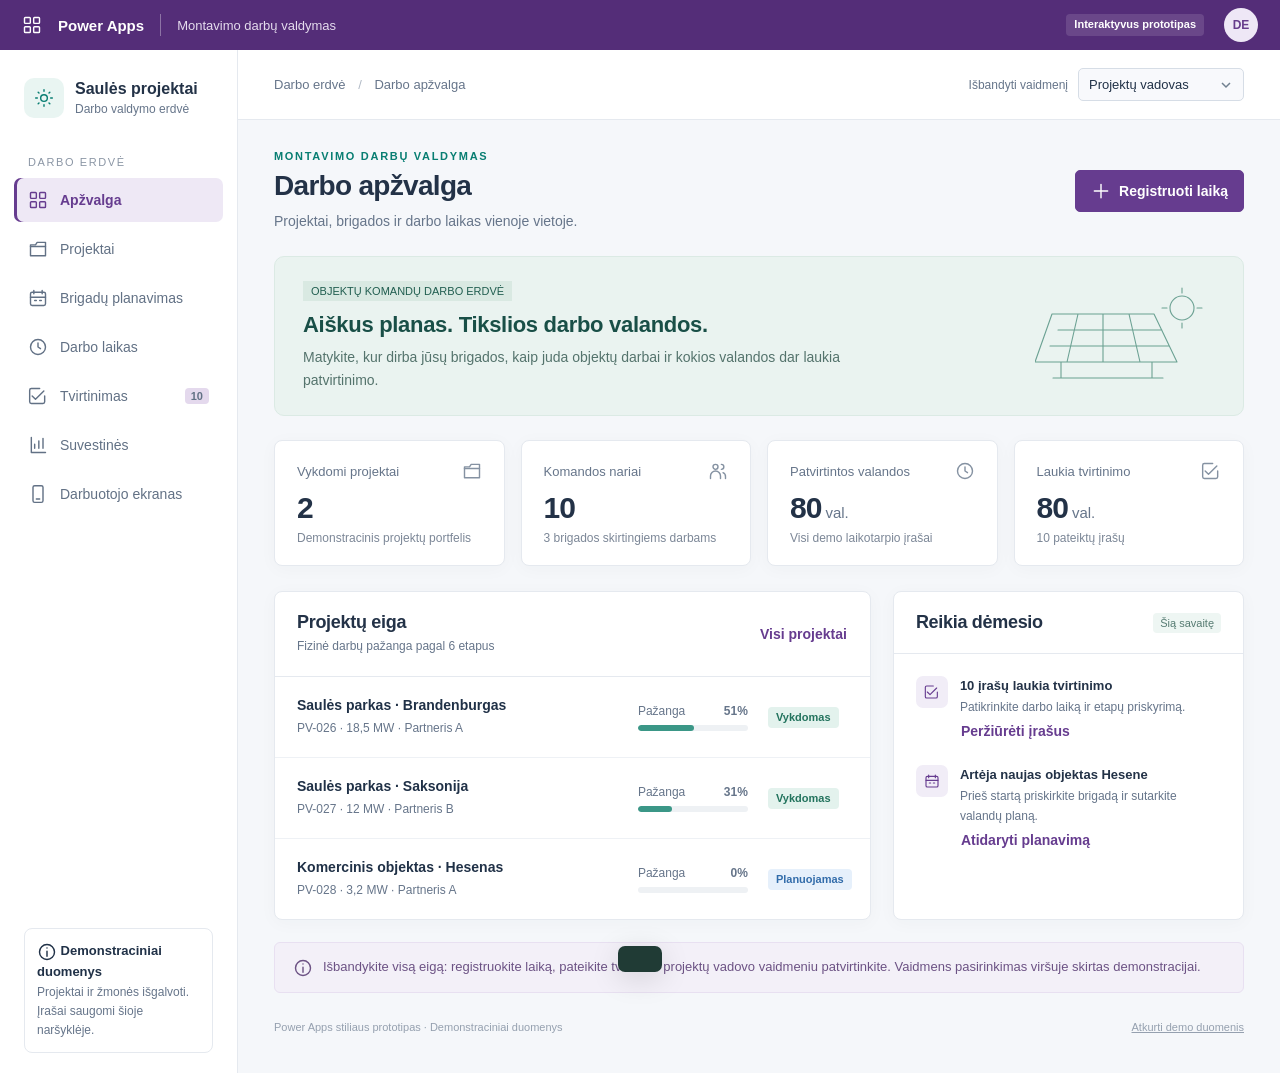
==== index.html @ 0ec9e71a "Add project and employee management prototype without needs discussion" ====
<!doctype html>
<html lang="lt"><head><meta charset="UTF-8"><meta name="viewport" content="width=device-width, initial-scale=1"><meta name="theme-color" content="#663c8f"><title>Montavimo projektai | Darbo valdymas</title><meta name="description" content="Interaktyvus Power Apps stiliaus saulės elektrinių montavimo darbų ir valandų apskaitos prototipas."><link rel="stylesheet" href="style.css"></head>
<body><div id="app"></div><div id="modal-root"></div><div id="toast" role="status"></div><script src="app.js"></script></body></html>
---- style.css ----
:root{font-family:Segoe UI,Arial,sans-serif;color:#233247;background:#f5f7fa;font-size:16px;--purple:#663c8f;--ink:#203147;--muted:#66758a;--border:#e5e9ef;--teal:#087e72;--shadow:0 3px 18px #21344808}*{box-sizing:border-box}body{margin:0}button,input,select,textarea{font:inherit}button{cursor:pointer}button:disabled{cursor:default;opacity:.45}button,a,input,select,textarea{outline-offset:3px}button:focus-visible,a:focus-visible{outline:3px solid #bda7d1}a{color:var(--purple)}svg{width:20px;height:20px;vertical-align:middle;flex-shrink:0;fill:none;stroke:currentColor;stroke-width:1.7;stroke-linecap:round;stroke-linejoin:round}.suite{height:50px;background:#542d78;color:white;display:flex;align-items:center;gap:16px;padding:0 22px}.suite .suite-brand{font-size:15px;font-weight:600}.suite .separator{height:22px;width:1px;background:#ffffff55}.suite small{color:#e5dcee;font-size:13px}.suite-end{margin-left:auto;display:flex;gap:20px;align-items:center}.avatar{display:inline-flex;align-items:center;justify-content:center;width:34px;height:34px;border-radius:50%;font-size:12px;font-weight:700;color:#673d8c;background:#eee7f6}.shell{display:grid;grid-template-columns:238px minmax(0,1fr);min-height:calc(100vh - 50px)}aside{background:#fff;border-right:1px solid var(--border);padding:28px 14px 20px;display:flex;flex-direction:column}.brand{display:flex;gap:11px;align-items:center;padding:0 10px 28px}.brand-mark{background:#e9f5f2;color:#087e72;display:grid;place-items:center;width:40px;height:40px;border-radius:10px}.brand strong{font-size:16px;display:block}.brand small{font-size:12px;color:var(--muted);display:block;margin-top:4px}.navlabel{text-transform:uppercase;font-size:11px;letter-spacing:1.6px;color:#8b96a5;padding:10px 14px}.nav{display:grid;gap:5px}.nav button{display:flex;align-items:center;gap:12px;padding:12px 14px;border:0;background:none;color:#627185;text-align:left;border-radius:7px;font-size:14px;font-weight:500}.nav button:hover{background:#f6f3fa}.nav button.active{background:#eee8f5;color:var(--purple);font-weight:650;box-shadow:inset 3px 0 var(--purple)}.nav button .count{margin-left:auto;font-size:11px;border-radius:4px;background:#e4d9ed;padding:2px 6px}.sidebar-bottom{margin-top:auto;padding:36px 10px 0}.sidebar-note{border:1px solid var(--border);border-radius:8px;padding:12px;font-size:12px;line-height:1.6;color:var(--muted)}.sidebar-note strong{display:block;color:var(--ink);font-size:13px}.workspace{min-width:0}.topbar{height:70px;background:white;border-bottom:1px solid var(--border);display:flex;align-items:center;justify-content:space-between;padding:0 36px;gap:14px}.breadcrumb{font-size:13px;color:var(--muted)}.breadcrumb span{color:#b0b9c5;margin:0 9px}.rolebox{display:flex;gap:10px;align-items:center;font-size:12px;color:var(--muted)}.rolebox select{padding:8px 30px 8px 10px;font-size:13px;background-color:#f8f9fc}.content{max-width:1550px;margin:auto;padding:30px 36px 40px}.pagehead{display:flex;align-items:center;justify-content:space-between;gap:20px;margin-bottom:24px}.eyebrow{color:var(--teal);font-size:11px;text-transform:uppercase;letter-spacing:1.7px;font-weight:700;margin-bottom:8px}h1{margin:0 0 8px;font-size:28px;font-weight:650;letter-spacing:-.7px}h2{font-size:18px;letter-spacing:-.3px;margin:0}h3{margin:0 0 7px;font-size:15px}p{margin:0;line-height:1.6}.subtitle{font-size:14px;color:var(--muted)}.btn{border:1px solid #d9dee7;padding:10px 15px;display:inline-flex;gap:8px;align-items:center;justify-content:center;background:white;border-radius:5px;color:var(--ink);font-size:14px;font-weight:600;white-space:nowrap}.btn:hover{background:#f6f7fa}.btn.primary{background:var(--purple);color:white;border-color:var(--purple)}.btn.primary:hover{background:#543077}.btn.teal{background:var(--teal);border-color:var(--teal);color:#fff}.btn.small{padding:7px 10px;font-size:13px}.btn.danger{color:#ae3545}.btn.link{background:none;border-color:transparent;color:var(--purple);padding:5px 0}.actions{display:flex;gap:9px;align-items:center;flex-wrap:wrap}.hero{background:#eaf3f0;border:1px solid #dbeae4;border-radius:10px;padding:24px 28px;display:flex;align-items:center;gap:24px;margin-bottom:24px;overflow:hidden;position:relative}.hero-text{flex:1}.hero h2{font-size:22px;margin-bottom:8px;color:#194f47}.hero p{font-size:14px;max-width:610px;color:#54736c}.hero .sun-art{width:180px;height:100px;flex-shrink:0;stroke:#4d8e7d;stroke-width:1.1;opacity:.8}.hero .pill{color:#215e50;background:#d9e9e2;font-size:11px;padding:4px 8px;display:inline-block;margin-bottom:11px}.metrics{display:grid;grid-template-columns:repeat(4,1fr);gap:16px;margin-bottom:25px}.metric{border:1px solid var(--border);background:white;border-radius:8px;padding:20px 22px;box-shadow:var(--shadow)}.metric-label{display:flex;align-items:center;justify-content:space-between;font-size:13px;color:var(--muted)}.metric-label svg{color:#8592a2}.metric-value{font-size:30px;font-weight:650;letter-spacing:-1px;margin:10px 0 6px}.metric-value small{font-size:15px;letter-spacing:0;font-weight:400;color:var(--muted);margin-left:4px}.metric-foot{font-size:12px;color:#7c8797}.metric-foot em{font-style:normal;color:var(--teal)}.grid-main{display:grid;grid-template-columns:minmax(0,1.7fr) minmax(280px,1fr);gap:22px}.panel{background:white;border:1px solid var(--border);border-radius:8px;box-shadow:var(--shadow);min-width:0}.panel-head{display:flex;align-items:center;justify-content:space-between;gap:15px;padding:20px 22px;border-bottom:1px solid var(--border)}.panel-head p{font-size:12px;color:var(--muted);margin-top:4px}.panel-body{padding:22px}.project-row{display:grid;grid-template-columns:minmax(0,1fr) 110px 80px;gap:20px;align-items:center;padding:20px 22px;border-bottom:1px solid #eef1f5}.project-row:last-child{border:0}.project-name{font-size:14px;font-weight:650;color:var(--ink);display:block;background:none;padding:0;border:0;text-align:left}.project-name:hover{color:var(--purple);text-decoration:underline}.meta{font-size:12px;color:var(--muted);margin-top:6px;line-height:1.5}.badge{display:inline-block;padding:4px 8px;border-radius:4px;font-size:11px;line-height:1.2;font-weight:600;white-space:nowrap}.badge.green{background:#e3f2ed;color:#22735d}.badge.blue{background:#e6f0fb;color:#326caa}.badge.orange{background:#fff1dc;color:#996519}.badge.purple{background:#f0e8f8;color:#74439b}.badge.red{background:#fbe8e8;color:#aa3e4a}.badge.gray{background:#eef1f5;color:#66768b}.bar{height:6px;background:#eef1f4;border-radius:5px;overflow:hidden}.bar i{height:100%;display:block;background:#3b9787;border-radius:5px}.bar.purple i{background:#956db4}.bar.orange i{background:#dda551}.bar-label{display:flex;justify-content:space-between;font-size:12px;margin-bottom:7px;color:var(--muted)}.timeline{display:grid;gap:20px}.timeline-item{display:flex;gap:12px}.timeline-icon{width:32px;height:32px;border-radius:7px;background:#f1edf7;color:var(--purple);display:grid;place-items:center;flex-shrink:0}.timeline-icon svg{width:16px;height:16px}.timeline-item strong{font-size:13px}.timeline-item p{font-size:12px;color:var(--muted);margin-top:4px}.hint{padding:14px 18px;background:#f3f0f8;border:1px solid #e8e0f1;color:#6c5284;border-radius:6px;display:flex;gap:10px;font-size:13px;line-height:1.6}.hint svg{margin-top:1px}.spacer{height:22px}.toolbar{display:flex;align-items:center;justify-content:space-between;gap:12px;margin-bottom:18px;flex-wrap:wrap}.filters{display:flex;align-items:center;gap:10px;flex-wrap:wrap}input,select,textarea{border:1px solid #d6dde6;border-radius:5px;background:#fff;color:var(--ink);padding:10px 12px;min-width:0}select{appearance:none;background-image:url("data:image/svg+xml,%3Csvg xmlns='http://www.w3.org/2000/svg' width='12' height='10'%3E%3Cpath d='m2 3 4 4 4-4' fill='none' stroke='%23718090' stroke-width='1.5'/%3E%3C/svg%3E");background-repeat:no-repeat;background-position:right 11px center;padding-right:30px}.filters input,.filters select{font-size:13px}.search{position:relative}.search svg{position:absolute;left:11px;top:11px;width:17px;height:17px;color:#8b98a7}.search input{padding-left:35px;width:240px}.project-cards{display:grid;grid-template-columns:repeat(3,minmax(0,1fr));gap:20px}.project-card{padding:22px;background:white;border:1px solid var(--border);border-radius:8px;box-shadow:var(--shadow)}.card-top{display:flex;align-items:center;justify-content:space-between;margin-bottom:20px}.project-icon{width:40px;height:40px;border-radius:8px;background:#edf5f3;color:var(--teal);display:grid;place-items:center}.project-card h2{font-size:18px;margin-bottom:7px}.project-card p{font-size:13px;color:var(--muted)}.card-stats{display:flex;justify-content:space-between;margin:22px 0;font-size:13px}.card-stats strong{display:block;margin-bottom:6px;color:var(--ink)}.card-stats span{font-size:12px;color:var(--muted)}.card-bottom{border-top:1px solid var(--border);padding-top:16px;margin-top:22px;display:flex;align-items:center;justify-content:space-between}.mini-avatars{display:flex;padding-left:4px}.mini-avatars .avatar{border:2px solid white;margin-left:-4px;width:29px;height:29px;font-size:10px;background:#e8eff5;color:#526c85}.tablewrap{overflow:auto}table{border-collapse:collapse;width:100%;font-size:13px;text-align:left}th{font-size:12px;color:#728095;background:#fafbfc;font-weight:600;padding:13px 16px;white-space:nowrap;border-bottom:1px solid var(--border)}td{padding:15px 16px;border-bottom:1px solid #edf0f4}tbody tr:last-child td{border-bottom:0}tbody tr:hover{background:#fcfbfe}td strong{font-weight:600}.person{display:flex;gap:10px;align-items:center;white-space:nowrap}.person .avatar{width:30px;height:30px;font-size:10px;background:#edf1f7;color:#59718c}.table-total{padding:15px 20px;border-top:1px solid var(--border);font-size:13px;display:flex;justify-content:space-between;color:var(--muted)}.tabs{display:flex;border-bottom:1px solid var(--border);margin-bottom:22px;gap:25px;overflow:auto}.tabs button{background:none;border:0;border-bottom:3px solid transparent;padding:12px 0;font-size:14px;color:var(--muted);white-space:nowrap}.tabs button.active{color:var(--purple);border-color:var(--purple);font-weight:650}.empty{padding:42px;text-align:center;color:var(--muted);font-size:14px}.plan td{min-width:140px;padding:10px;vertical-align:top}.plan td:first-child{min-width:185px}.assignment{display:block;text-align:left;border:1px solid #d8e9e5;border-left:3px solid #509b8c;background:#edf6f2;border-radius:5px;color:#296557;width:100%;font-size:12px;padding:10px;margin-bottom:5px;line-height:1.5}.assignment.alt{background:#f2edf8;border-color:#e3d7ef;border-left-color:#9670b4;color:#724a92}.assignment small{display:block;opacity:.75}.free{font-size:12px;color:#9ca7b6;padding:9px;display:block}.legend{display:flex;gap:18px;font-size:12px;color:var(--muted)}.legend i{display:inline-block;width:9px;height:9px;background:#509b8c;border-radius:2px;margin-right:5px}.legend i.alt{background:#9670b4}.week-label{font-size:14px;font-weight:600}.phase{display:grid;grid-template-columns:minmax(160px,1fr) 160px 100px;gap:20px;align-items:center;padding:17px 0;border-bottom:1px solid var(--border)}.phase:last-child{border:0}.phase strong{font-size:14px}.phase .phase-number{background:#f2eef7;color:var(--purple);width:28px;height:28px;display:inline-grid;place-items:center;border-radius:5px;margin-right:10px;font-size:12px}.detail-grid{display:grid;grid-template-columns:1.5fr 1fr;gap:22px}.detail-info{display:grid;grid-template-columns:1fr 1fr;gap:22px;font-size:13px}.detail-info span{display:block;font-size:12px;color:var(--muted);margin-bottom:7px}.modal-backdrop{position:fixed;inset:0;background:#16223266;backdrop-filter:blur(2px);z-index:100;display:flex;justify-content:flex-end}.modal{background:#fff;width:580px;max-width:100%;height:100%;overflow:auto;box-shadow:-10px 0 60px #1114;display:flex;flex-direction:column}.modal-head{padding:25px 28px;display:flex;justify-content:space-between;align-items:center;border-bottom:1px solid var(--border)}.modal-head h2{font-size:21px}.icon-btn{padding:6px;border:0;background:none;color:var(--muted);border-radius:5px}.icon-btn:hover{background:#f0edf5}.modal form{display:flex;flex-direction:column;flex:1}.modal-body{padding:25px 28px;flex:1}.modal-footer{padding:20px 28px;border-top:1px solid var(--border);display:flex;justify-content:flex-end;gap:10px}.form-grid{display:grid;grid-template-columns:1fr 1fr;gap:18px}.field{display:grid;gap:7px;margin-bottom:18px}.field label{font-size:13px;font-weight:600}.field small{font-size:12px;color:var(--muted);line-height:1.5}.field.full{grid-column:1/-1}.field input,.field select,.field textarea{width:100%;font-size:14px}.field textarea{min-height:90px;resize:vertical}.field input[type=checkbox]{width:16px;height:16px;accent-color:var(--purple)}.checkboxes{display:grid;grid-template-columns:1fr 1fr;gap:9px;padding:12px;border:1px solid var(--border);border-radius:5px}.checkboxes label{display:flex;align-items:center;gap:8px;font-weight:400;font-size:13px}.calculated{display:flex;justify-content:space-between;padding:18px;background:#eef6f3;border-radius:6px;color:#276559;font-size:14px;margin-bottom:20px}.calculated strong{font-size:20px}.error{color:#a93046;font-size:13px;margin:0 0 16px;line-height:1.5}.meeting-layout{display:grid;grid-template-columns:minmax(0,1fr) 280px;gap:22px}.question{padding:20px 22px;border-bottom:1px solid var(--border)}.question:last-child{border-bottom:0}.question label{display:block;font-size:14px;font-weight:600;margin-bottom:8px}.question p{font-size:12px;color:var(--muted);margin-bottom:12px}.question input,.question select,.question textarea{width:100%;font-size:14px}.question textarea{min-height:68px}.question .choice-row{display:flex;gap:8px;flex-wrap:wrap}.choice{border:1px solid #dce2ea;border-radius:5px;padding:8px 12px;background:#fff;color:#69778b;font-size:13px}.choice.selected{border-color:var(--purple);background:#f0eaf7;color:var(--purple)}.feature{display:grid;grid-template-columns:minmax(0,1fr) 165px;gap:20px;align-items:center;padding:16px 22px;border-bottom:1px solid var(--border)}.feature:last-child{border:0}.feature strong{font-size:13px}.feature p{font-size:12px;color:var(--muted);margin-top:4px}.feature select{font-size:13px;width:100%}.sticky{position:sticky;top:20px;align-self:start}.scope-number{font-size:36px;color:var(--purple);font-weight:650;margin:10px 0}.check-line{font-size:13px;line-height:1.5;padding:9px 0;border-bottom:1px solid var(--border);display:flex;gap:8px}.check-line svg{width:16px;color:var(--teal)}.status-note{margin-top:15px;font-size:12px;color:var(--muted);line-height:1.7}.report-chart{display:grid;gap:22px}.report-bar{display:grid;grid-template-columns:140px minmax(0,1fr) 65px;gap:15px;align-items:center;font-size:13px}.report-bar .bar{height:16px;border-radius:3px}.report-bar .bar i{border-radius:3px}.report-bar strong{text-align:right}.mobile-card{max-width:400px;margin:0 auto;background:white;border:1px solid var(--border);border-radius:12px;overflow:hidden;box-shadow:var(--shadow)}.mobile-card-head{padding:22px;background:#f0eaf7}.mobile-card-head p{font-size:13px;color:#7f6497}.mobile-card-body{padding:22px}.entry-card{padding:15px 0;border-bottom:1px solid var(--border);font-size:14px}.entry-card-head{display:flex;justify-content:space-between;gap:10px;margin-bottom:7px}.mobile-card .btn.primary{width:100%}#toast{position:fixed;bottom:28px;left:50%;transform:translateX(-50%) translateY(100px);background:#203b35;color:white;box-shadow:0 6px 30px #0002;padding:13px 22px;border-radius:7px;font-size:14px;z-index:200;transition:transform .2s;max-width:90%}#toast.visible{transform:translateX(-50%) translateY(0)}.footer-note{font-size:11px;color:#95a0af;display:flex;justify-content:space-between;gap:15px;margin-top:28px}.footer-note button{font-size:11px;background:none;border:0;color:#95a0af;text-decoration:underline;padding:0}.progress-note{font-size:12px;color:var(--muted);margin-top:12px;line-height:1.6}.tag{font-size:11px;color:#567b72;background:#eef6f3;padding:4px 7px;border-radius:4px}.attention{background:#fff7e8;border:1px solid #f2e5c9;border-radius:7px;padding:16px;color:#94702d;font-size:13px;line-height:1.6}.chart-legend{font-size:12px;color:var(--muted);margin-bottom:20px}.section-title{font-size:12px;letter-spacing:1px;text-transform:uppercase;color:var(--muted);margin:25px 0 12px}.print-only{display:none}@media(min-width:1600px){.content{padding-top:36px}.metric{padding:24px}}@media(max-width:1150px){.shell{grid-template-columns:205px minmax(0,1fr)}.content{padding:25px}.topbar{padding:0 25px}.grid-main{grid-template-columns:1fr}.project-cards{grid-template-columns:repeat(2,1fr)}.metrics{gap:10px}.metric{padding:17px}.meeting-layout{grid-template-columns:1fr 240px}.detail-grid{grid-template-columns:1fr}.hero .sun-art{display:none}.metric-label{font-size:12px}}@media(max-width:800px){.shell{grid-template-columns:70px minmax(0,1fr)}aside{padding:20px 7px}.brand{padding:0 7px 20px}.brand div:last-child,.navlabel,.nav button span,.sidebar-bottom{display:none}.nav button{padding:14px;justify-content:center}.nav button .count{display:none}.topbar{padding:0 18px}.content{padding:22px 18px}.breadcrumb{display:none}.rolebox{margin-left:auto}.project-cards{grid-template-columns:1fr}.metrics{grid-template-columns:repeat(2,1fr)}.meeting-layout{grid-template-columns:1fr}.sticky{position:static}.pagehead{align-items:flex-start;flex-direction:column;gap:14px}.hero{padding:20px}.hero h2{font-size:20px}.project-row{gap:12px;grid-template-columns:minmax(0,1fr) 90px}.project-row>div:last-child{display:none}.suite{padding:0 14px}.suite small,.suite .separator{display:none}.suite .suite-brand{font-size:13px}.phase{grid-template-columns:1fr 100px;gap:12px}.phase>span:last-child{display:none}.report-bar{grid-template-columns:100px 1fr 55px}.footer-note{display:block}.footer-note button{margin-top:8px}.question,.feature{padding:18px}.feature{grid-template-columns:1fr 145px}.panel-head{padding:17px}.panel-body{padding:18px}.suite-end{gap:10px}}@media(max-width:480px){.shell{grid-template-columns:1fr}aside{border:0;padding:7px 5px;position:sticky;top:0;z-index:30;box-shadow:0 2px 8px #0001}.brand{display:none}.nav{display:flex;overflow:auto;gap:0}.nav button{padding:12px 14px;flex-shrink:0}.nav button.active{box-shadow:inset 0 -3px var(--purple)}.suite .avatar{display:none}.suite-end .badge{display:none}.topbar{height:57px}.rolebox label{display:none}.content{padding:20px 13px}.metric{padding:15px}.metric-value{font-size:27px}h1{font-size:25px}.form-grid,.checkboxes{grid-template-columns:1fr}.modal-head,.modal-body,.modal-footer{padding:20px}.feature{grid-template-columns:1fr;gap:10px}.detail-info{grid-template-columns:1fr 1fr}.panel-head h2{font-size:16px}.actions .btn{font-size:13px}.search input{width:210px}}@media print{aside,.suite,.topbar,.pagehead .actions,.footer-note,button{display:none!important}.shell{display:block}.content{padding:0}.panel{break-inside:avoid;box-shadow:none}.sticky{position:static}.meeting-layout{display:block}.print-only{display:block}}
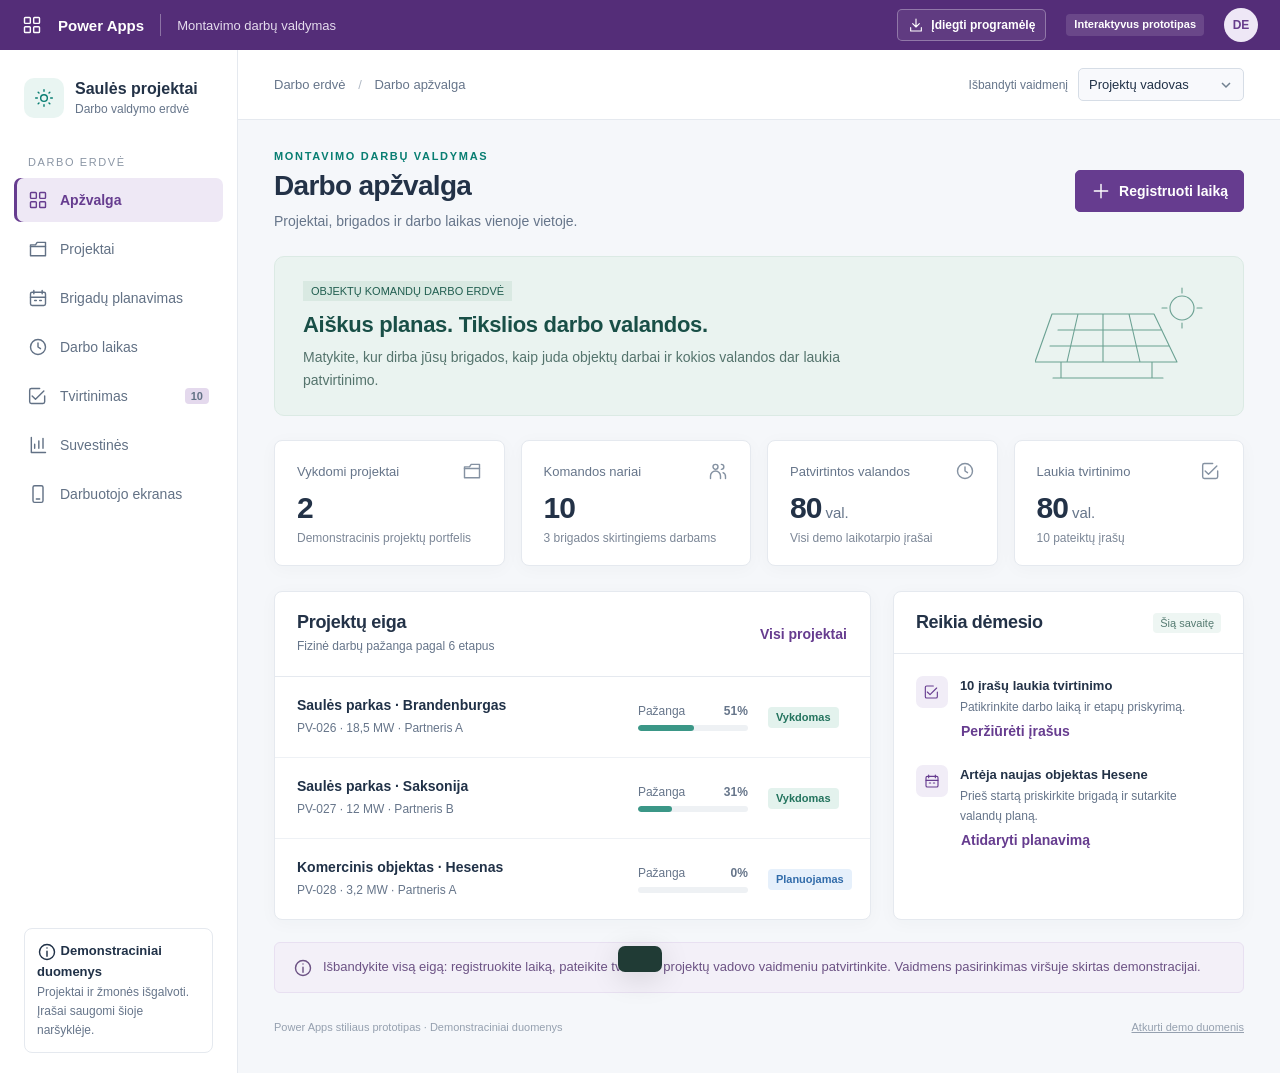
==== commit 496ca62e: "Add installable PWA with app icons and install guidance" ====
--- a/index.html
+++ b/index.html
@@ -1,3 +1,3 @@
 <!doctype html>
-<html lang="lt"><head><meta charset="UTF-8"><meta name="viewport" content="width=device-width, initial-scale=1"><meta name="theme-color" content="#663c8f"><title>Montavimo projektai | Darbo valdymas</title><meta name="description" content="Interaktyvus Power Apps stiliaus saulės elektrinių montavimo darbų ir valandų apskaitos prototipas."><link rel="stylesheet" href="style.css"></head>
-<body><div id="app"></div><div id="modal-root"></div><div id="toast" role="status"></div><script src="app.js"></script></body></html>
+<html lang="lt"><head><meta charset="UTF-8"><meta name="viewport" content="width=device-width, initial-scale=1, viewport-fit=cover"><meta name="theme-color" content="#663c8f"><title>Montavimo projektai | Darbo valdymas</title><meta name="description" content="Interaktyvus Power Apps stiliaus saulės elektrinių montavimo darbų ir valandų apskaitos prototipas."><link rel="manifest" href="manifest.webmanifest" crossorigin="use-credentials"><link rel="icon" type="image/png" sizes="192x192" href="icons/icon-192.png"><link rel="apple-touch-icon" sizes="180x180" href="icons/apple-touch-icon.png"><link rel="stylesheet" href="style.css"><link rel="stylesheet" href="pwa.css"></head>
+<body><div id="app"></div><div id="modal-root"></div><div id="toast" role="status"></div><script src="app.js"></script><script src="pwa.js"></script></body></html>
--- a/pwa.css
+++ b/pwa.css
@@ -0,0 +1 @@
+[hidden]{display:none!important}.pwa-install{display:inline-flex;align-items:center;justify-content:center;gap:7px;border:1px solid #ffffff50;border-radius:5px;background:#ffffff12;color:white;padding:7px 10px;font-size:12px;font-weight:600;white-space:nowrap}.pwa-install:hover{background:#ffffff25}.pwa-install svg{width:16px;height:16px}.pwa-overlay{position:fixed;inset:0;background:#16223277;backdrop-filter:blur(3px);display:grid;place-items:center;padding:20px;z-index:150}.pwa-dialog{position:relative;background:white;border-radius:14px;padding:30px;width:560px;max-width:100%;max-height:90dvh;overflow:auto;box-shadow:0 15px 70px #17223240}.pwa-dialog h2{font-size:23px;line-height:1.3;margin:8px 0 12px}.pwa-dialog>p{font-size:14px;color:var(--muted)}.pwa-icon{border-radius:15px;display:block;margin-bottom:20px}.pwa-close{position:absolute;top:13px;right:15px;border:0;border-radius:5px;background:none;color:var(--muted);font-size:27px;padding:2px 8px}.pwa-close:hover{background:#f0edf5}.pwa-instructions{display:grid;gap:0;margin:20px 0}.pwa-instructions>div{border-top:1px solid var(--border);padding:15px 0}.pwa-instructions strong{font-size:14px}.pwa-instructions p{font-size:13px;color:var(--muted);margin-top:6px}.pwa-dialog .pwa-status{font-size:12px;color:var(--teal);margin:10px 0}.pwa-dialog .pwa-note{font-size:12px;background:#f5f3f8;padding:12px;border-radius:6px;line-height:1.6;margin-bottom:20px}@media(max-width:800px){.suite-end>.badge{display:none}}@media(max-width:480px){.pwa-install span{display:none}.pwa-install{padding:7px 9px}.pwa-dialog{padding:24px}.pwa-dialog h2{font-size:21px}.pwa-overlay{padding:12px}}@media(display-mode:standalone){.suite{padding-top:env(safe-area-inset-top);height:calc(50px + env(safe-area-inset-top))}.content{padding-bottom:calc(40px + env(safe-area-inset-bottom))}.pwa-install{display:none}}
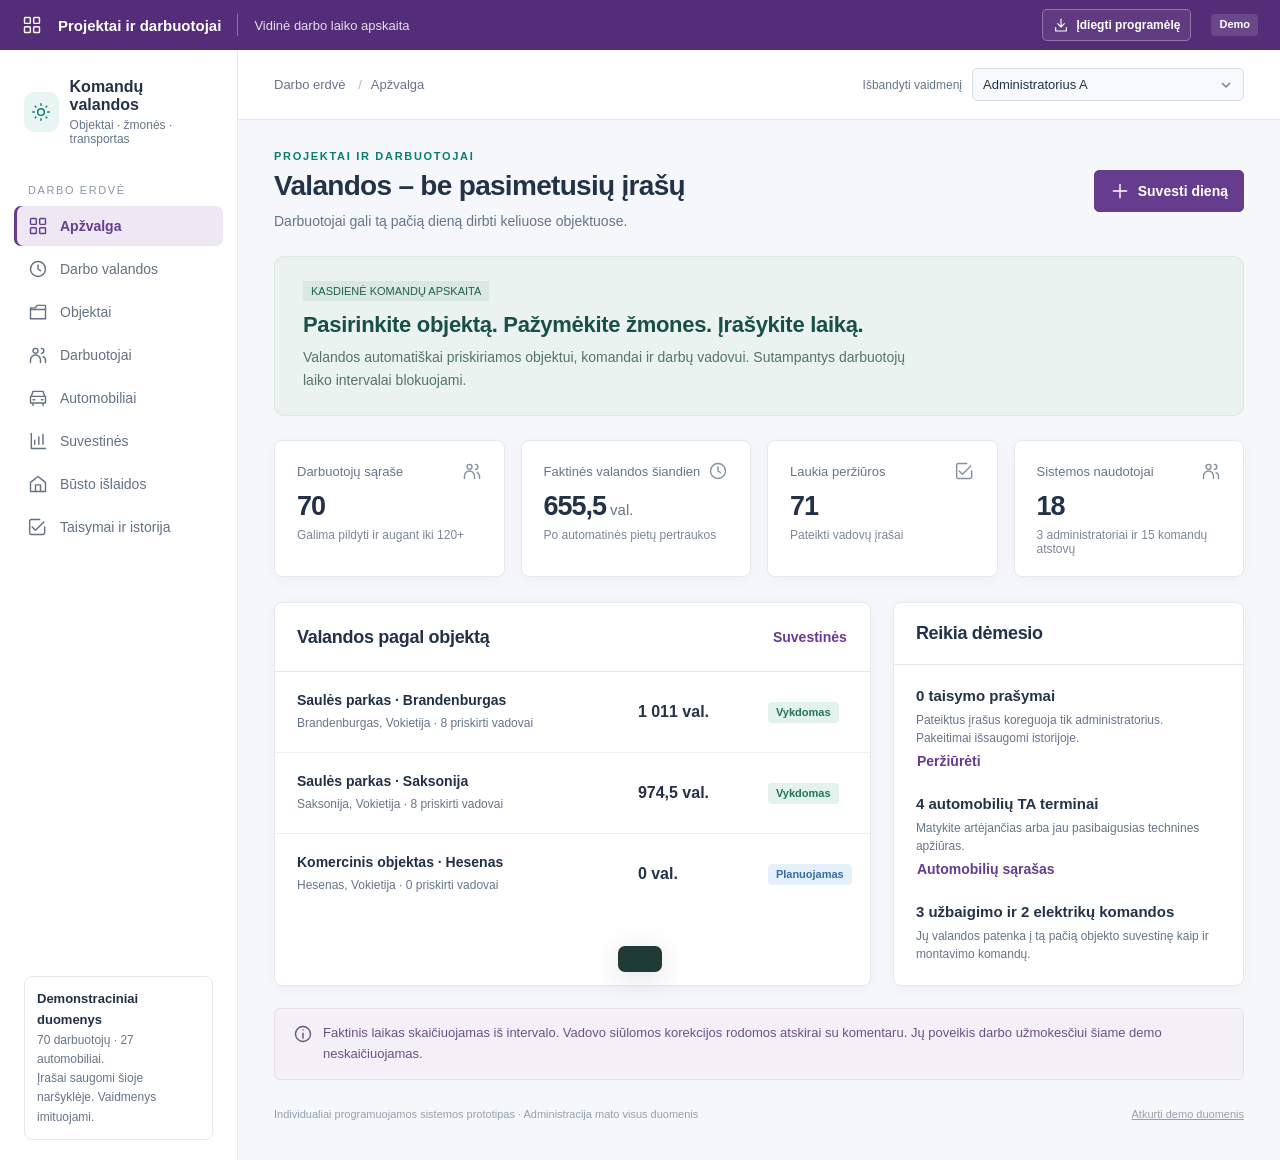
==== commit 8c823c24: "Refocus custom prototype on workforce hours, teams, vehicles and housing costs" ====
--- a/index.html
+++ b/index.html
@@ -1,3 +1,3 @@
 <!doctype html>
-<html lang="lt"><head><meta charset="UTF-8"><meta name="viewport" content="width=device-width, initial-scale=1, viewport-fit=cover"><meta name="theme-color" content="#663c8f"><title>Montavimo projektai | Darbo valdymas</title><meta name="description" content="Interaktyvus Power Apps stiliaus saulės elektrinių montavimo darbų ir valandų apskaitos prototipas."><link rel="manifest" href="manifest.webmanifest" crossorigin="use-credentials"><link rel="icon" type="image/png" sizes="192x192" href="icons/icon-192.png"><link rel="apple-touch-icon" sizes="180x180" href="icons/apple-touch-icon.png"><link rel="stylesheet" href="style.css"><link rel="stylesheet" href="pwa.css"></head>
-<body><div id="app"></div><div id="modal-root"></div><div id="toast" role="status"></div><script src="app.js"></script><script src="pwa.js"></script></body></html>
+<html lang="lt"><head><meta charset="UTF-8"><meta name="viewport" content="width=device-width, initial-scale=1, viewport-fit=cover"><meta name="theme-color" content="#663c8f"><title>Projektai ir darbuotojai | Valandų apskaita</title><meta name="description" content="Individualiai programuojamos darbuotojų valandų, objektų ir komandų apskaitos sistemos prototipas."><link rel="manifest" href="manifest.webmanifest" crossorigin="use-credentials"><link rel="icon" type="image/png" sizes="192x192" href="icons/icon-192.png"><link rel="apple-touch-icon" sizes="180x180" href="icons/apple-touch-icon.png"><link rel="stylesheet" href="style.css"><link rel="stylesheet" href="pwa.css"><link rel="stylesheet" href="workforce.css"></head>
+<body><div id="app"></div><div id="modal-root"></div><div id="toast" role="status"></div><script src="work-rules.js"></script><script src="app.js"></script><script src="pwa.js"></script></body></html>
--- a/workforce.css
+++ b/workforce.css
@@ -0,0 +1 @@
+.negative{color:#ae3545!important}.row-comment{font-size:12px;color:#6c5b77;line-height:1.5;min-width:170px;max-width:260px;margin-top:8px}.hours-table{min-width:1280px}.hours-table td{vertical-align:top}.hours-table td:first-child{min-width:155px}.hours-table td:nth-child(2){min-width:170px}.hours-table td:nth-child(3){min-width:170px}.hours-table td:last-child{min-width:160px}.hours-table .project-name{font-size:13px;line-height:1.5}.people-picker{max-height:240px;overflow:auto;grid-template-columns:1fr}.people-picker label{min-height:30px}.people-picker label.occupied{color:#a5aeb9}.people-picker label small{margin-left:auto;font-size:11px;color:#aa6670}.picker-toolbar{display:flex;gap:7px;flex-wrap:wrap}.audit-text{font-size:12px;line-height:1.6;min-width:180px;max-width:300px}.rolebox select{max-width:320px}.filters select{max-width:250px}.nav{gap:3px}.nav button{padding-top:10px;padding-bottom:10px}.panel-head .meta{margin-top:0}.metric-value{font-size:27px}@media(max-width:800px){.rolebox select{max-width:250px}.table-total{gap:12px;flex-wrap:wrap}.filters input[type=date]{max-width:145px}.suite small{display:none}}@media(max-width:480px){.rolebox select{max-width:290px}.suite-brand{max-width:230px;overflow:hidden;text-overflow:ellipsis;white-space:nowrap}.metric-value{font-size:24px}.filters select{max-width:100%}.project-row{grid-template-columns:1fr 85px}}
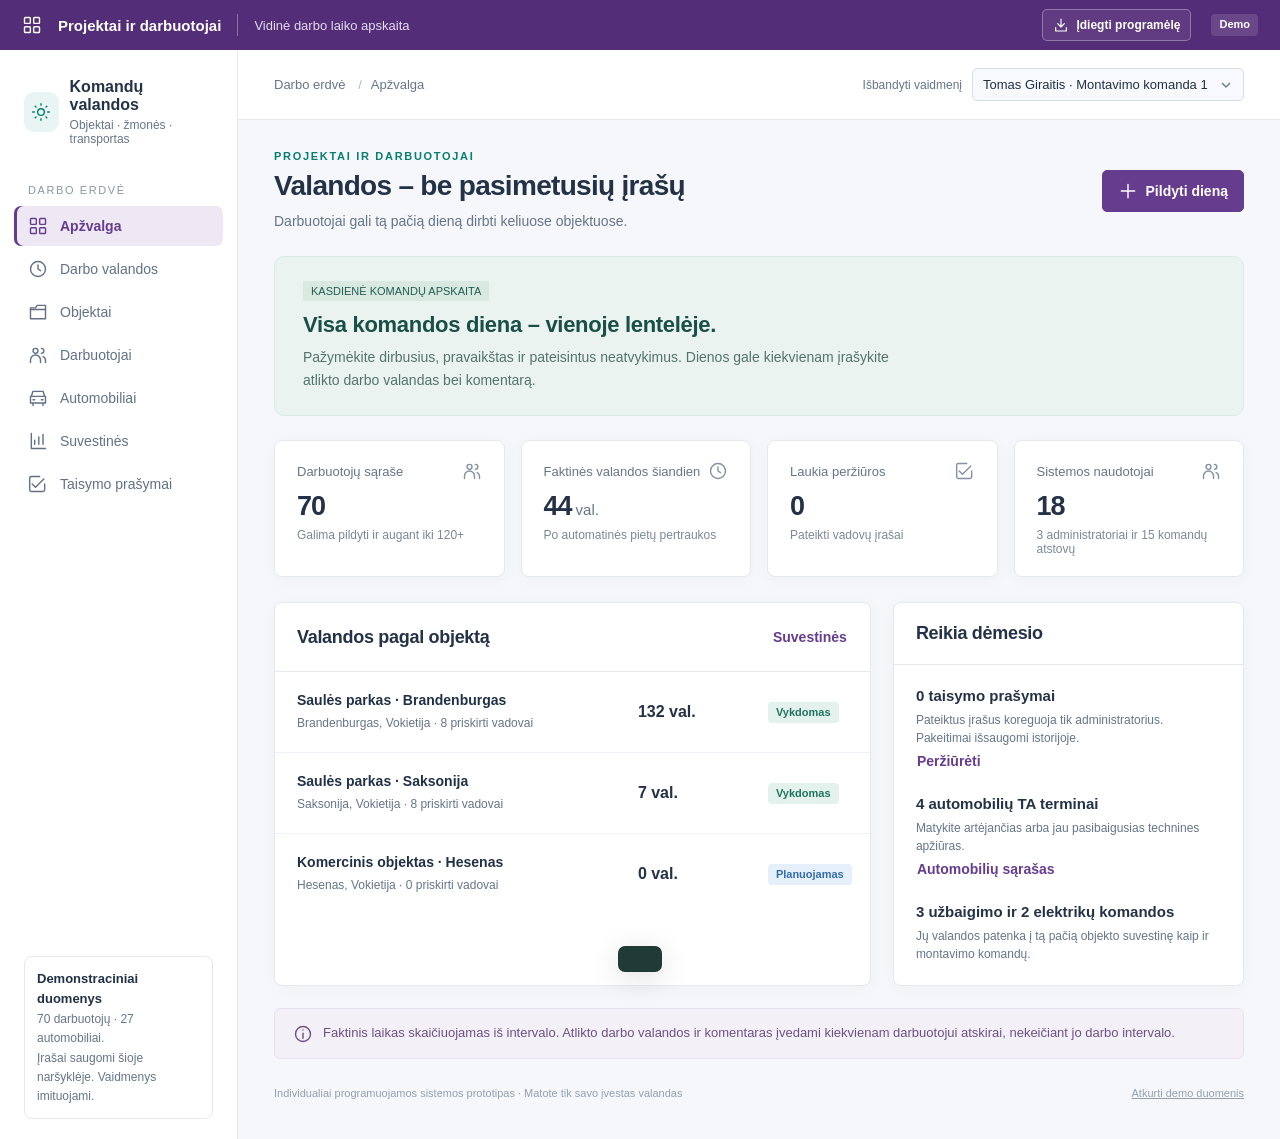
==== commit 0c9ee461: "Add per-worker attendance and work assessment to a shared daily roster" ====
--- a/index.html
+++ b/index.html
@@ -1,3 +1,3 @@
 <!doctype html>
-<html lang="lt"><head><meta charset="UTF-8"><meta name="viewport" content="width=device-width, initial-scale=1, viewport-fit=cover"><meta name="theme-color" content="#663c8f"><title>Projektai ir darbuotojai | Valandų apskaita</title><meta name="description" content="Individualiai programuojamos darbuotojų valandų, objektų ir komandų apskaitos sistemos prototipas."><link rel="manifest" href="manifest.webmanifest" crossorigin="use-credentials"><link rel="icon" type="image/png" sizes="192x192" href="icons/icon-192.png"><link rel="apple-touch-icon" sizes="180x180" href="icons/apple-touch-icon.png"><link rel="stylesheet" href="style.css"><link rel="stylesheet" href="pwa.css"><link rel="stylesheet" href="workforce.css"></head>
-<body><div id="app"></div><div id="modal-root"></div><div id="toast" role="status"></div><script src="work-rules.js"></script><script src="app.js"></script><script src="pwa.js"></script></body></html>
+<html lang="lt"><head><meta charset="UTF-8"><meta name="viewport" content="width=device-width, initial-scale=1, viewport-fit=cover"><meta name="theme-color" content="#663c8f"><title>Projektai ir darbuotojai | Valandų apskaita</title><meta name="description" content="Individualiai programuojamos darbuotojų valandų, objektų ir komandų apskaitos sistemos prototipas."><link rel="manifest" href="manifest.webmanifest" crossorigin="use-credentials"><link rel="icon" type="image/png" sizes="192x192" href="icons/icon-192.png"><link rel="apple-touch-icon" sizes="180x180" href="icons/apple-touch-icon.png"><link rel="stylesheet" href="style.css"><link rel="stylesheet" href="pwa.css"><link rel="stylesheet" href="workforce.css"><link rel="stylesheet" href="day-sheet.css"></head>
+<body><div id="app"></div><div id="modal-root"></div><div id="toast" role="status"></div><script src="work-rules.js"></script><script src="app.js"></script><script src="day-sheet.js"></script><script src="pwa.js"></script></body></html>
--- a/day-sheet.css
+++ b/day-sheet.css
@@ -0,0 +1 @@
+.day-sheet-modal{width:min(1450px,calc(100vw - 32px));height:min(94dvh,1100px);margin:auto;border-radius:12px;box-shadow:0 20px 90px #14233240}.modal-backdrop:has(.day-sheet-modal){align-items:center;justify-content:center}.day-sheet-modal .modal-head{padding:19px 26px}.day-sheet-modal .modal-body{padding:20px 26px}.day-sheet-modal .modal-footer{padding:16px 26px;position:sticky;bottom:0;background:white;z-index:5}.day-sheet-modal h2{font-size:22px}.sheet-context{background:#f8f9fc;border:1px solid #e6eaf0;border-radius:8px;padding:17px 18px;margin-bottom:17px}.sheet-fields{display:grid;grid-template-columns:150px minmax(180px,1fr) minmax(220px,1.5fr) minmax(150px,1fr);gap:14px}.sheet-fields .field{margin:0}.sheet-person{display:grid;align-content:start;gap:13px;font-size:13px}.sheet-person>span{font-weight:600}.sheet-defaults{display:flex;align-items:center;gap:14px;flex-wrap:wrap;border-top:1px solid #e5e9ef;padding-top:15px;margin-top:16px}.sheet-defaults>strong{font-size:13px}.sheet-defaults .field{display:flex;align-items:center;gap:8px;margin:0}.sheet-defaults .field label{font-size:12px;white-space:nowrap}.sheet-defaults input{padding:7px;font-size:13px;width:105px}.sheet-defaults small{font-size:12px;color:var(--muted)}.sheet-guide{display:flex;gap:20px;padding:4px 0 18px;font-size:13px;color:var(--muted);flex-wrap:wrap}.sheet-guide b{display:inline-grid;place-items:center;width:22px;height:22px;border-radius:50%;background:#eee8f5;color:var(--purple);font-size:11px;margin-right:5px}.sheet-roster-tools{display:flex;justify-content:space-between;align-items:center;gap:10px;padding:10px 0 14px;font-size:14px}.sheet-table-wrap{overflow:auto;border:1px solid #dde4ed;border-radius:8px;max-height:48dvh}.sheet-table{min-width:1110px}.sheet-table th{position:sticky;top:0;z-index:2;padding:13px 10px;background:#f1f4f8;font-size:12px}.sheet-table td{vertical-align:top;padding:12px 10px}.sheet-table th:first-child,.sheet-table td:first-child{width:55px;text-align:center}.sheet-table th:nth-child(2){min-width:165px}.sheet-table th:nth-child(3){width:190px}.sheet-table th:nth-child(4){width:245px}.sheet-table th:nth-child(5){width:90px}.sheet-table th:nth-child(6){width:125px}.sheet-table th:nth-child(7){min-width:220px}.sheet-table select,.sheet-table input:not([type=checkbox]){font-size:13px;padding:8px;width:100%;min-width:0}.sheet-table input[type=checkbox]{width:17px;height:17px;accent-color:var(--purple);margin-top:8px}.sheet-table .sheet-interval{display:flex;gap:5px;align-items:center}.sheet-interval input{width:112px!important;min-width:112px}.sheet-table [data-field=result]{width:85px!important;background:#f5f1fa;border-color:#cdbce0;font-weight:650}.sheet-table [data-field=comment]{margin-top:5px}.sheet-actual{display:inline-block;margin-top:10px;font-size:17px}.sheet-unit{font-size:12px;color:var(--muted);margin-left:4px}.sheet-table .meta{font-size:11px;max-width:200px}.sheet-absent{background:#fffbf5}.sheet-absent .sheet-actual{color:#9b7b56}.sheet-not-included{opacity:.55;background:#fafbfc}.sheet-locked{background:#f6f8fa}.sheet-locked input,.sheet-locked select{background:#f0f3f6!important}.sheet-absence-result{font-size:13px;font-weight:650;color:#9a6551;margin-top:9px}.sheet-add{display:flex;gap:10px;padding:15px 0}.sheet-add select{font-size:13px;max-width:370px}.sheet-summary{background:#eaf5f0;border:1px solid #d7e9e0;color:#366d5a;display:flex;gap:24px;padding:14px 18px;border-radius:7px;flex-wrap:wrap;font-size:13px;margin-bottom:18px}.sheet-summary strong{font-size:17px;margin-right:4px}.sheet-transport{display:grid;grid-template-columns:1fr 1fr;gap:18px;max-width:720px}.sheet-explanation{font-size:13px;color:var(--muted);line-height:1.6;background:#f5f3f9;border-radius:6px;padding:12px 15px;margin-bottom:12px}.sheet-conflict{display:block;margin-top:4px}.sheet-table-wrap input:focus,.sheet-table-wrap select:focus{outline:2px solid #bda7d1;outline-offset:1px}.sheet-table [data-field=absenceReason]{margin-bottom:3px}.day-sheet-modal #form-error:not(:empty){position:sticky;bottom:0;z-index:3;background:#fff0f1;border:1px solid #efc9d0;border-radius:6px;padding:12px;margin:12px 0 0}@media(max-width:1000px){.sheet-fields{grid-template-columns:1fr 1fr}.sheet-defaults{gap:10px}.sheet-table-wrap{max-height:43dvh}}@media(max-width:600px){.day-sheet-modal{width:100vw;height:100dvh;border-radius:0}.day-sheet-modal .modal-head,.day-sheet-modal .modal-body,.day-sheet-modal .modal-footer{padding:15px}.sheet-fields{grid-template-columns:1fr}.sheet-context{padding:13px}.sheet-guide{display:none}.sheet-defaults>strong{width:100%}.sheet-defaults{gap:10px}.sheet-defaults .field{display:grid;gap:4px}.sheet-defaults input{width:85px}.sheet-roster-tools{align-items:flex-start;flex-direction:column}.sheet-table-wrap{max-height:50dvh}.sheet-summary{gap:12px}.sheet-transport{grid-template-columns:1fr;gap:0}.sheet-add{flex-wrap:wrap}.day-sheet-modal .modal-footer{justify-content:space-between;gap:5px}.day-sheet-modal .modal-footer .btn{font-size:12px;padding:10px 8px}.day-sheet-modal .modal-head h2{font-size:18px}.sheet-person{gap:5px}}
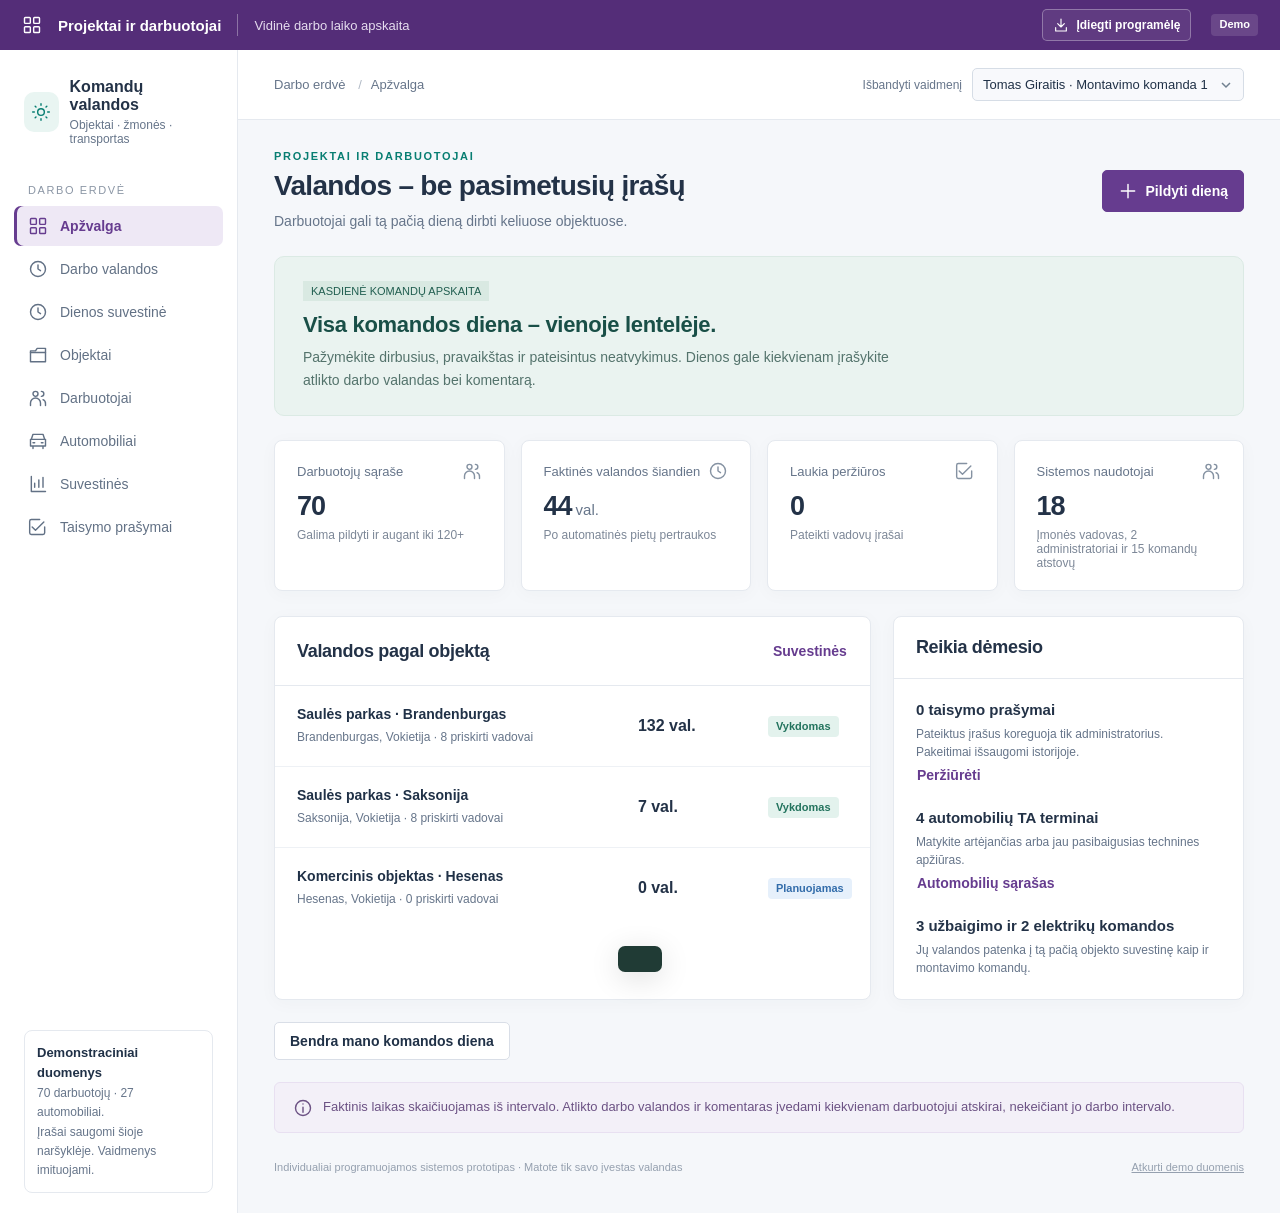
==== commit bcccfb5d: "Patobulintas komandos dienos pildymas, perkėlimai, kontrolė ir mobilios kortelės" ====
--- a/index.html
+++ b/index.html
@@ -1,3 +1,3 @@
 <!doctype html>
-<html lang="lt"><head><meta charset="UTF-8"><meta name="viewport" content="width=device-width, initial-scale=1, viewport-fit=cover"><meta name="theme-color" content="#663c8f"><title>Projektai ir darbuotojai | Valandų apskaita</title><meta name="description" content="Individualiai programuojamos darbuotojų valandų, objektų ir komandų apskaitos sistemos prototipas."><link rel="manifest" href="manifest.webmanifest" crossorigin="use-credentials"><link rel="icon" type="image/png" sizes="192x192" href="icons/icon-192.png"><link rel="apple-touch-icon" sizes="180x180" href="icons/apple-touch-icon.png"><link rel="stylesheet" href="style.css"><link rel="stylesheet" href="pwa.css"><link rel="stylesheet" href="workforce.css"><link rel="stylesheet" href="day-sheet.css"></head>
-<body><div id="app"></div><div id="modal-root"></div><div id="toast" role="status"></div><script src="work-rules.js"></script><script src="app.js"></script><script src="day-sheet.js"></script><script src="pwa.js"></script></body></html>
+<html lang="lt"><head><meta charset="UTF-8"><meta name="viewport" content="width=device-width, initial-scale=1, viewport-fit=cover"><meta name="theme-color" content="#663c8f"><title>Projektai ir darbuotojai | Valandų apskaita</title><meta name="description" content="Individualiai programuojamos darbuotojų valandų, objektų ir komandų apskaitos sistemos prototipas."><link rel="manifest" href="manifest.webmanifest" crossorigin="use-credentials"><link rel="icon" type="image/png" sizes="192x192" href="icons/icon-192.png"><link rel="apple-touch-icon" sizes="180x180" href="icons/apple-touch-icon.png"><link rel="stylesheet" href="style.css"><link rel="stylesheet" href="pwa.css"><link rel="stylesheet" href="workforce.css"><link rel="stylesheet" href="day-sheet.css"><link rel="stylesheet" href="workflow.css"></head>
+<body><div id="app"></div><div id="modal-root"></div><div id="toast" role="status"></div><script src="work-rules.js"></script><script src="workflow.js"></script><script src="app.js"></script><script src="day-sheet.js"></script><script src="pwa.js"></script></body></html>
--- a/workflow.css
+++ b/workflow.css
@@ -0,0 +1 @@
+.daily-person,.coverage-team{border-bottom:1px solid var(--border);padding:0 20px}.daily-person:last-child,.coverage-team:last-child{border-bottom:0}.daily-person>summary,.coverage-team>summary{display:flex;gap:18px;align-items:center;flex-wrap:wrap;padding:18px 0;cursor:pointer;list-style:none;font-size:13px}.daily-person>summary:before,.coverage-team>summary:before{content:'+';color:var(--purple);font-size:18px;width:15px;font-weight:600}.daily-person[open]>summary:before,.coverage-team[open]>summary:before{content:'−'}.daily-person>summary>strong,.coverage-team>summary>strong{min-width:165px}.daily-person>summary>span,.coverage-team>summary>span{color:var(--muted)}.daily-person>summary>b{font-weight:600}.daily-segments{padding:0 0 18px 33px}.daily-segments>div{display:grid;grid-template-columns:minmax(180px,1.5fr) 130px minmax(150px,1fr);gap:12px;padding:12px 0;border-top:1px solid var(--border);font-size:13px}.daily-segments small{grid-column:1/-1;color:var(--muted);font-size:12px}.coverage-members{padding:0 0 18px 33px}.coverage-members>div{display:flex;gap:14px;align-items:center;padding:10px 0;border-top:1px solid var(--border);font-size:13px}.coverage-members strong{min-width:170px}.coverage-members span{color:var(--muted)}.transfer-people{display:grid;gap:8px;max-height:300px;overflow:auto;border:1px solid var(--border);border-radius:7px;padding:12px}.transfer-people label{display:flex;gap:10px;align-items:center;background:#f8f9fc;border-radius:5px;padding:10px;cursor:pointer}.transfer-people input[type=checkbox]{width:18px;height:18px;accent-color:var(--purple)}.transfer-people small{display:block;color:var(--muted);margin-top:5px;font-size:12px}.sheet-copy-notice{background:#eaf5ef;border:1px solid #d6e8df;color:#386d59;padding:12px 15px;border-radius:6px;font-size:13px;line-height:1.6;margin-bottom:15px}.sheet-roster-tools{align-items:flex-start}.sheet-roster-tools .actions{justify-content:flex-end}.sheet-roster-tools>div:first-child{white-space:nowrap;padding-top:8px}.sheet-table{min-width:1290px}.sheet-table th:nth-child(7){min-width:130px;width:130px}.sheet-table th:nth-child(8){min-width:220px}.sheet-absence-adjustment{color:#a4434d;font-size:13px;font-weight:650;padding-top:9px}.sheet-day-total{color:#497c6d!important;line-height:1.5;margin-top:7px}.sheet-day-details{font-size:11px;margin-top:6px;color:var(--muted)}.sheet-day-details summary{cursor:pointer;color:var(--purple)}.sheet-day-details p{padding-top:7px;line-height:1.6;font-size:11px}.mobile-attendance{display:none}.attendance-missing{display:block;font-size:11px;color:#9c762e;margin-top:6px}.hours-table{min-width:1430px}@media(max-width:1000px){.sheet-roster-tools{flex-direction:column}.sheet-roster-tools .actions{justify-content:flex-start}.daily-segments>div{grid-template-columns:1fr 1fr}.daily-segments>div>strong{grid-column:1/-1}}@media(max-width:760px){.day-sheet-modal{width:100vw;height:100dvh;border-radius:0}.day-sheet-modal .modal-body{padding:15px}.day-sheet-modal .modal-footer{padding-bottom:calc(15px + env(safe-area-inset-bottom))}.sheet-table-wrap{max-height:none;overflow:visible;border:0;border-radius:0}.sheet-table{display:block;min-width:0;width:100%}.sheet-table thead{display:none}.sheet-table tbody{display:grid;gap:14px}.sheet-table tr{position:relative;display:grid;grid-template-columns:1fr 1fr;background:white;border:1px solid #dbe2ec;border-radius:10px;box-shadow:0 2px 8px #21344807;overflow:hidden}.sheet-table tr.sheet-absent{background:#fffbf4}.sheet-table tr.sheet-not-included{opacity:.65;background:#f7f8fa}.sheet-table tr.sheet-locked{background:#f3f5f8}.sheet-table td{display:block;padding:10px 14px;border:0;min-width:0!important;width:auto!important}.sheet-table td:before{content:attr(data-label);display:block;font-size:12px;font-weight:600;color:var(--muted);margin-bottom:7px}.sheet-table td:first-child{position:absolute;right:6px;top:5px;display:flex;align-items:center;gap:7px;padding:10px;text-align:left;z-index:1}.sheet-table td:first-child:before{font-size:11px;margin:0;font-weight:400}.sheet-table td:first-child input{margin:0;width:22px;height:22px}.sheet-table td:nth-child(2){grid-column:1/-1;border-bottom:1px solid #e7ebf0;padding:16px 100px 13px 14px}.sheet-table td:nth-child(2):before{display:none}.sheet-table td:nth-child(2)>strong{font-size:16px}.sheet-table td:nth-child(3),.sheet-table td:nth-child(4),.sheet-table td:nth-child(7),.sheet-table td:nth-child(8){grid-column:1/-1}.sheet-table tr:not(.sheet-absent) td:nth-child(7){display:none}.sheet-table td:nth-child(3)>select[data-field=attendance]{display:none}.mobile-attendance{display:grid;grid-template-columns:repeat(3,1fr);gap:6px}.mobile-attendance button{font:600 13px 'Segoe UI',Arial,sans-serif;min-height:44px;padding:7px 5px;background:white;color:#758295;border:1px solid #d8e0ea;border-radius:6px}.mobile-attendance button.selected{background:#eee6f6;color:#663c8f;border-color:#bda3d2}.mobile-attendance button[data-sheet-status="Nepateisintas neatvykimas"].selected{background:#fbecee;border-color:#d7a1ad;color:#a94050}.mobile-attendance button[data-sheet-status="Pateisintas neatvykimas"].selected{background:#fff3db;border-color:#e4cd9d;color:#99762e}.sheet-table input:not([type=checkbox]),.sheet-table select{font-size:16px;min-height:44px}.day-sheet-modal .sheet-table [data-field=result]{width:100%!important;min-height:46px}.day-sheet-modal .sheet-interval input{width:calc(50% - 10px)!important;min-width:0;flex:1}.sheet-actual{font-size:23px;margin-top:2px}.sheet-day-details,.sheet-day-details p{font-size:12px}.sheet-table .meta{font-size:12px;max-width:none}.sheet-roster-tools>div:first-child{white-space:normal}.sheet-summary{gap:12px;padding:13px}.sheet-transport{max-width:none;grid-template-columns:1fr;gap:0}.sheet-defaults{gap:12px}.sheet-defaults .field{display:grid;gap:5px}.sheet-defaults input{font-size:16px;min-height:44px}.sheet-fields{grid-template-columns:1fr}.sheet-context{padding:13px}.sheet-guide{display:none}.sheet-add{display:grid;grid-template-columns:1fr}.sheet-add select{width:100%;max-width:none}.sheet-roster-tools .btn{min-height:40px;font-size:12px;padding:8px 10px}.daily-person,.coverage-team{padding:0 14px}.daily-person>summary,.coverage-team>summary{gap:10px}.daily-person>summary>strong,.coverage-team>summary>strong{min-width:calc(100% - 40px)}.daily-segments,.coverage-members{padding-left:0}.daily-segments>div{grid-template-columns:1fr}.daily-segments>div>strong{grid-column:auto}.coverage-members>div{flex-wrap:wrap;gap:9px}.coverage-members strong{min-width:100%}}
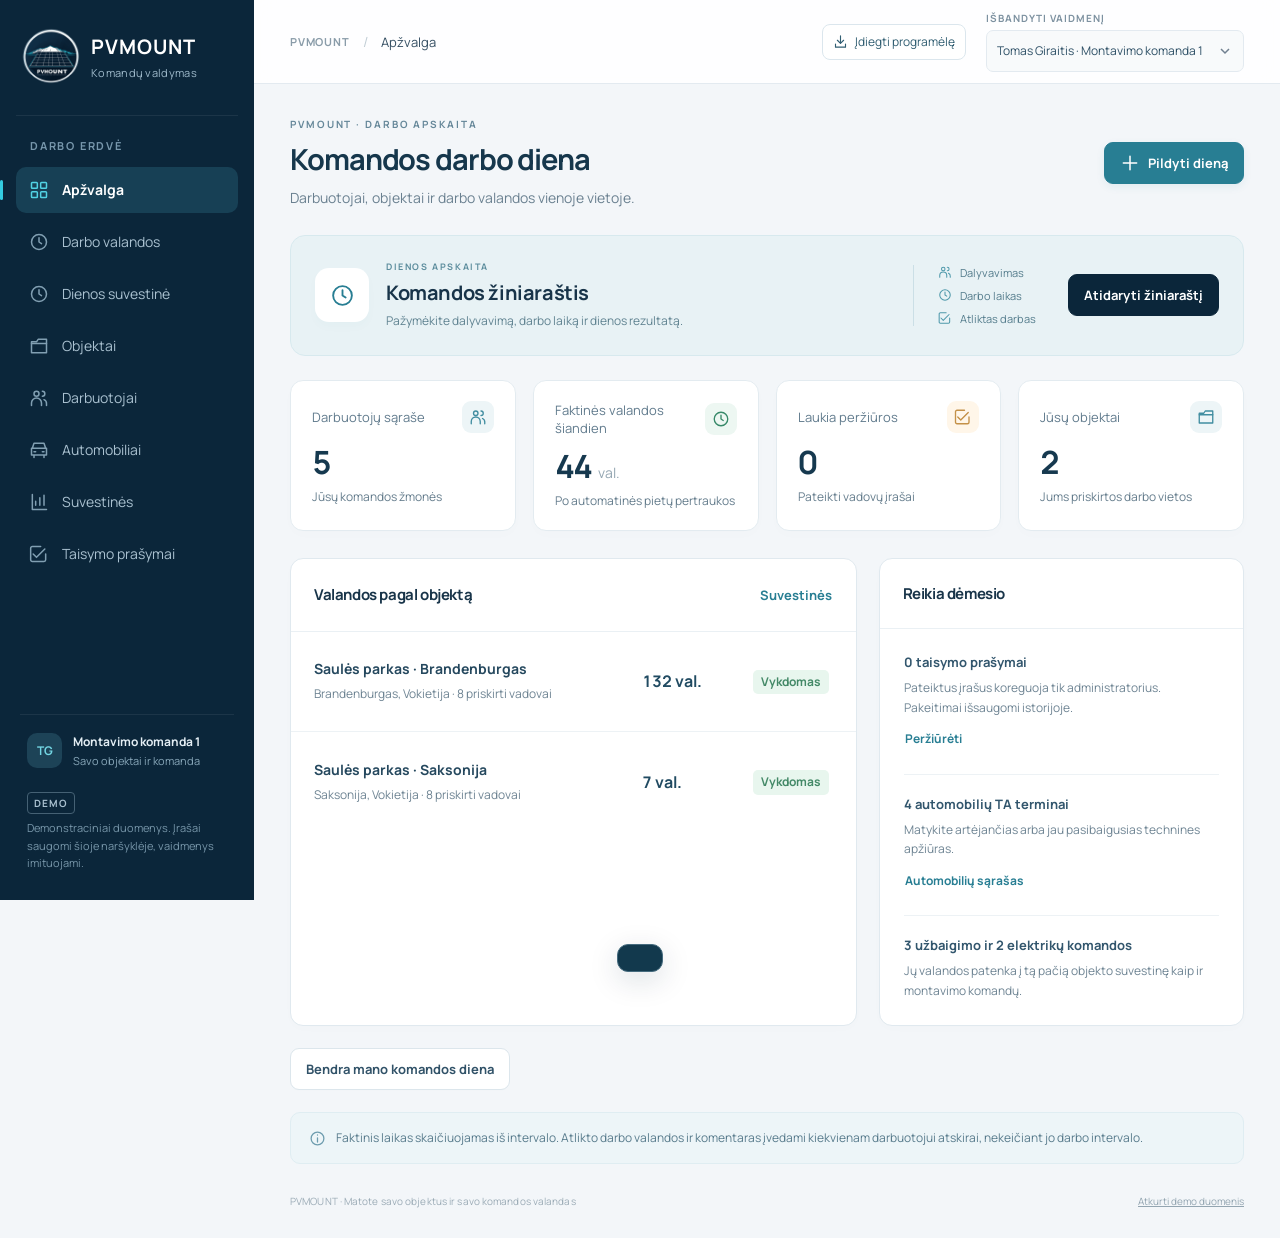
==== commit 0afb16d8: "Pritaikytas savarankiškas PVMOUNT dizainas, logotipas ir PWA identitetas" ====
--- a/index.html
+++ b/index.html
@@ -1,3 +1,3 @@
 <!doctype html>
-<html lang="lt"><head><meta charset="UTF-8"><meta name="viewport" content="width=device-width, initial-scale=1, viewport-fit=cover"><meta name="theme-color" content="#663c8f"><title>Projektai ir darbuotojai | Valandų apskaita</title><meta name="description" content="Individualiai programuojamos darbuotojų valandų, objektų ir komandų apskaitos sistemos prototipas."><link rel="manifest" href="manifest.webmanifest" crossorigin="use-credentials"><link rel="icon" type="image/png" sizes="192x192" href="icons/icon-192.png"><link rel="apple-touch-icon" sizes="180x180" href="icons/apple-touch-icon.png"><link rel="stylesheet" href="style.css"><link rel="stylesheet" href="pwa.css"><link rel="stylesheet" href="workforce.css"><link rel="stylesheet" href="day-sheet.css"><link rel="stylesheet" href="workflow.css"></head>
+<html lang="lt"><head><meta charset="UTF-8"><meta name="viewport" content="width=device-width, initial-scale=1, viewport-fit=cover"><meta name="theme-color" content="#0b263a"><title>PVMOUNT | Komandų valdymas</title><meta name="description" content="Individualiai programuojamos darbuotojų valandų, objektų ir komandų apskaitos sistemos prototipas."><link rel="manifest" href="manifest.webmanifest" crossorigin="use-credentials"><link rel="icon" type="image/png" sizes="512x512" href="assets/pvmount-logo.png"><link rel="apple-touch-icon" sizes="180x180" href="icons/apple-touch-icon.png"><link rel="stylesheet" href="style.css"><link rel="stylesheet" href="pwa.css"><link rel="stylesheet" href="workforce.css"><link rel="stylesheet" href="day-sheet.css"><link rel="stylesheet" href="workflow.css"><link rel="stylesheet" href="brand.css"></head>
 <body><div id="app"></div><div id="modal-root"></div><div id="toast" role="status"></div><script src="work-rules.js"></script><script src="workflow.js"></script><script src="app.js"></script><script src="day-sheet.js"></script><script src="pwa.js"></script></body></html>
--- a/style.css
+++ b/style.css
@@ -1 +1 @@
-:root{font-family:Segoe UI,Arial,sans-serif;color:#233247;background:#f5f7fa;font-size:16px;--purple:#663c8f;--ink:#203147;--muted:#66758a;--border:#e5e9ef;--teal:#087e72;--shadow:0 3px 18px #21344808}*{box-sizing:border-box}body{margin:0}button,input,select,textarea{font:inherit}button{cursor:pointer}button:disabled{cursor:default;opacity:.45}button,a,input,select,textarea{outline-offset:3px}button:focus-visible,a:focus-visible{outline:3px solid #bda7d1}a{color:var(--purple)}svg{width:20px;height:20px;vertical-align:middle;flex-shrink:0;fill:none;stroke:currentColor;stroke-width:1.7;stroke-linecap:round;stroke-linejoin:round}.suite{height:50px;background:#542d78;color:white;display:flex;align-items:center;gap:16px;padding:0 22px}.suite .suite-brand{font-size:15px;font-weight:600}.suite .separator{height:22px;width:1px;background:#ffffff55}.suite small{color:#e5dcee;font-size:13px}.suite-end{margin-left:auto;display:flex;gap:20px;align-items:center}.avatar{display:inline-flex;align-items:center;justify-content:center;width:34px;height:34px;border-radius:50%;font-size:12px;font-weight:700;color:#673d8c;background:#eee7f6}.shell{display:grid;grid-template-columns:238px minmax(0,1fr);min-height:calc(100vh - 50px)}aside{background:#fff;border-right:1px solid var(--border);padding:28px 14px 20px;display:flex;flex-direction:column}.brand{display:flex;gap:11px;align-items:center;padding:0 10px 28px}.brand-mark{background:#e9f5f2;color:#087e72;display:grid;place-items:center;width:40px;height:40px;border-radius:10px}.brand strong{font-size:16px;display:block}.brand small{font-size:12px;color:var(--muted);display:block;margin-top:4px}.navlabel{text-transform:uppercase;font-size:11px;letter-spacing:1.6px;color:#8b96a5;padding:10px 14px}.nav{display:grid;gap:5px}.nav button{display:flex;align-items:center;gap:12px;padding:12px 14px;border:0;background:none;color:#627185;text-align:left;border-radius:7px;font-size:14px;font-weight:500}.nav button:hover{background:#f6f3fa}.nav button.active{background:#eee8f5;color:var(--purple);font-weight:650;box-shadow:inset 3px 0 var(--purple)}.nav button .count{margin-left:auto;font-size:11px;border-radius:4px;background:#e4d9ed;padding:2px 6px}.sidebar-bottom{margin-top:auto;padding:36px 10px 0}.sidebar-note{border:1px solid var(--border);border-radius:8px;padding:12px;font-size:12px;line-height:1.6;color:var(--muted)}.sidebar-note strong{display:block;color:var(--ink);font-size:13px}.workspace{min-width:0}.topbar{height:70px;background:white;border-bottom:1px solid var(--border);display:flex;align-items:center;justify-content:space-between;padding:0 36px;gap:14px}.breadcrumb{font-size:13px;color:var(--muted)}.breadcrumb span{color:#b0b9c5;margin:0 9px}.rolebox{display:flex;gap:10px;align-items:center;font-size:12px;color:var(--muted)}.rolebox select{padding:8px 30px 8px 10px;font-size:13px;background-color:#f8f9fc}.content{max-width:1550px;margin:auto;padding:30px 36px 40px}.pagehead{display:flex;align-items:center;justify-content:space-between;gap:20px;margin-bottom:24px}.eyebrow{color:var(--teal);font-size:11px;text-transform:uppercase;letter-spacing:1.7px;font-weight:700;margin-bottom:8px}h1{margin:0 0 8px;font-size:28px;font-weight:650;letter-spacing:-.7px}h2{font-size:18px;letter-spacing:-.3px;margin:0}h3{margin:0 0 7px;font-size:15px}p{margin:0;line-height:1.6}.subtitle{font-size:14px;color:var(--muted)}.btn{border:1px solid #d9dee7;padding:10px 15px;display:inline-flex;gap:8px;align-items:center;justify-content:center;background:white;border-radius:5px;color:var(--ink);font-size:14px;font-weight:600;white-space:nowrap}.btn:hover{background:#f6f7fa}.btn.primary{background:var(--purple);color:white;border-color:var(--purple)}.btn.primary:hover{background:#543077}.btn.teal{background:var(--teal);border-color:var(--teal);color:#fff}.btn.small{padding:7px 10px;font-size:13px}.btn.danger{color:#ae3545}.btn.link{background:none;border-color:transparent;color:var(--purple);padding:5px 0}.actions{display:flex;gap:9px;align-items:center;flex-wrap:wrap}.hero{background:#eaf3f0;border:1px solid #dbeae4;border-radius:10px;padding:24px 28px;display:flex;align-items:center;gap:24px;margin-bottom:24px;overflow:hidden;position:relative}.hero-text{flex:1}.hero h2{font-size:22px;margin-bottom:8px;color:#194f47}.hero p{font-size:14px;max-width:610px;color:#54736c}.hero .sun-art{width:180px;height:100px;flex-shrink:0;stroke:#4d8e7d;stroke-width:1.1;opacity:.8}.hero .pill{color:#215e50;background:#d9e9e2;font-size:11px;padding:4px 8px;display:inline-block;margin-bottom:11px}.metrics{display:grid;grid-template-columns:repeat(4,1fr);gap:16px;margin-bottom:25px}.metric{border:1px solid var(--border);background:white;border-radius:8px;padding:20px 22px;box-shadow:var(--shadow)}.metric-label{display:flex;align-items:center;justify-content:space-between;font-size:13px;color:var(--muted)}.metric-label svg{color:#8592a2}.metric-value{font-size:30px;font-weight:650;letter-spacing:-1px;margin:10px 0 6px}.metric-value small{font-size:15px;letter-spacing:0;font-weight:400;color:var(--muted);margin-left:4px}.metric-foot{font-size:12px;color:#7c8797}.metric-foot em{font-style:normal;color:var(--teal)}.grid-main{display:grid;grid-template-columns:minmax(0,1.7fr) minmax(280px,1fr);gap:22px}.panel{background:white;border:1px solid var(--border);border-radius:8px;box-shadow:var(--shadow);min-width:0}.panel-head{display:flex;align-items:center;justify-content:space-between;gap:15px;padding:20px 22px;border-bottom:1px solid var(--border)}.panel-head p{font-size:12px;color:var(--muted);margin-top:4px}.panel-body{padding:22px}.project-row{display:grid;grid-template-columns:minmax(0,1fr) 110px 80px;gap:20px;align-items:center;padding:20px 22px;border-bottom:1px solid #eef1f5}.project-row:last-child{border:0}.project-name{font-size:14px;font-weight:650;color:var(--ink);display:block;background:none;padding:0;border:0;text-align:left}.project-name:hover{color:var(--purple);text-decoration:underline}.meta{font-size:12px;color:var(--muted);margin-top:6px;line-height:1.5}.badge{display:inline-block;padding:4px 8px;border-radius:4px;font-size:11px;line-height:1.2;font-weight:600;white-space:nowrap}.badge.green{background:#e3f2ed;color:#22735d}.badge.blue{background:#e6f0fb;color:#326caa}.badge.orange{background:#fff1dc;color:#996519}.badge.purple{background:#f0e8f8;color:#74439b}.badge.red{background:#fbe8e8;color:#aa3e4a}.badge.gray{background:#eef1f5;color:#66768b}.bar{height:6px;background:#eef1f4;border-radius:5px;overflow:hidden}.bar i{height:100%;display:block;background:#3b9787;border-radius:5px}.bar.purple i{background:#956db4}.bar.orange i{background:#dda551}.bar-label{display:flex;justify-content:space-between;font-size:12px;margin-bottom:7px;color:var(--muted)}.timeline{display:grid;gap:20px}.timeline-item{display:flex;gap:12px}.timeline-icon{width:32px;height:32px;border-radius:7px;background:#f1edf7;color:var(--purple);display:grid;place-items:center;flex-shrink:0}.timeline-icon svg{width:16px;height:16px}.timeline-item strong{font-size:13px}.timeline-item p{font-size:12px;color:var(--muted);margin-top:4px}.hint{padding:14px 18px;background:#f3f0f8;border:1px solid #e8e0f1;color:#6c5284;border-radius:6px;display:flex;gap:10px;font-size:13px;line-height:1.6}.hint svg{margin-top:1px}.spacer{height:22px}.toolbar{display:flex;align-items:center;justify-content:space-between;gap:12px;margin-bottom:18px;flex-wrap:wrap}.filters{display:flex;align-items:center;gap:10px;flex-wrap:wrap}input,select,textarea{border:1px solid #d6dde6;border-radius:5px;background:#fff;color:var(--ink);padding:10px 12px;min-width:0}select{appearance:none;background-image:url("data:image/svg+xml,%3Csvg xmlns='http://www.w3.org/2000/svg' width='12' height='10'%3E%3Cpath d='m2 3 4 4 4-4' fill='none' stroke='%23718090' stroke-width='1.5'/%3E%3C/svg%3E");background-repeat:no-repeat;background-position:right 11px center;padding-right:30px}.filters input,.filters select{font-size:13px}.search{position:relative}.search svg{position:absolute;left:11px;top:11px;width:17px;height:17px;color:#8b98a7}.search input{padding-left:35px;width:240px}.project-cards{display:grid;grid-template-columns:repeat(3,minmax(0,1fr));gap:20px}.project-card{padding:22px;background:white;border:1px solid var(--border);border-radius:8px;box-shadow:var(--shadow)}.card-top{display:flex;align-items:center;justify-content:space-between;margin-bottom:20px}.project-icon{width:40px;height:40px;border-radius:8px;background:#edf5f3;color:var(--teal);display:grid;place-items:center}.project-card h2{font-size:18px;margin-bottom:7px}.project-card p{font-size:13px;color:var(--muted)}.card-stats{display:flex;justify-content:space-between;margin:22px 0;font-size:13px}.card-stats strong{display:block;margin-bottom:6px;color:var(--ink)}.card-stats span{font-size:12px;color:var(--muted)}.card-bottom{border-top:1px solid var(--border);padding-top:16px;margin-top:22px;display:flex;align-items:center;justify-content:space-between}.mini-avatars{display:flex;padding-left:4px}.mini-avatars .avatar{border:2px solid white;margin-left:-4px;width:29px;height:29px;font-size:10px;background:#e8eff5;color:#526c85}.tablewrap{overflow:auto}table{border-collapse:collapse;width:100%;font-size:13px;text-align:left}th{font-size:12px;color:#728095;background:#fafbfc;font-weight:600;padding:13px 16px;white-space:nowrap;border-bottom:1px solid var(--border)}td{padding:15px 16px;border-bottom:1px solid #edf0f4}tbody tr:last-child td{border-bottom:0}tbody tr:hover{background:#fcfbfe}td strong{font-weight:600}.person{display:flex;gap:10px;align-items:center;white-space:nowrap}.person .avatar{width:30px;height:30px;font-size:10px;background:#edf1f7;color:#59718c}.table-total{padding:15px 20px;border-top:1px solid var(--border);font-size:13px;display:flex;justify-content:space-between;color:var(--muted)}.tabs{display:flex;border-bottom:1px solid var(--border);margin-bottom:22px;gap:25px;overflow:auto}.tabs button{background:none;border:0;border-bottom:3px solid transparent;padding:12px 0;font-size:14px;color:var(--muted);white-space:nowrap}.tabs button.active{color:var(--purple);border-color:var(--purple);font-weight:650}.empty{padding:42px;text-align:center;color:var(--muted);font-size:14px}.plan td{min-width:140px;padding:10px;vertical-align:top}.plan td:first-child{min-width:185px}.assignment{display:block;text-align:left;border:1px solid #d8e9e5;border-left:3px solid #509b8c;background:#edf6f2;border-radius:5px;color:#296557;width:100%;font-size:12px;padding:10px;margin-bottom:5px;line-height:1.5}.assignment.alt{background:#f2edf8;border-color:#e3d7ef;border-left-color:#9670b4;color:#724a92}.assignment small{display:block;opacity:.75}.free{font-size:12px;color:#9ca7b6;padding:9px;display:block}.legend{display:flex;gap:18px;font-size:12px;color:var(--muted)}.legend i{display:inline-block;width:9px;height:9px;background:#509b8c;border-radius:2px;margin-right:5px}.legend i.alt{background:#9670b4}.week-label{font-size:14px;font-weight:600}.phase{display:grid;grid-template-columns:minmax(160px,1fr) 160px 100px;gap:20px;align-items:center;padding:17px 0;border-bottom:1px solid var(--border)}.phase:last-child{border:0}.phase strong{font-size:14px}.phase .phase-number{background:#f2eef7;color:var(--purple);width:28px;height:28px;display:inline-grid;place-items:center;border-radius:5px;margin-right:10px;font-size:12px}.detail-grid{display:grid;grid-template-columns:1.5fr 1fr;gap:22px}.detail-info{display:grid;grid-template-columns:1fr 1fr;gap:22px;font-size:13px}.detail-info span{display:block;font-size:12px;color:var(--muted);margin-bottom:7px}.modal-backdrop{position:fixed;inset:0;background:#16223266;backdrop-filter:blur(2px);z-index:100;display:flex;justify-content:flex-end}.modal{background:#fff;width:580px;max-width:100%;height:100%;overflow:auto;box-shadow:-10px 0 60px #1114;display:flex;flex-direction:column}.modal-head{padding:25px 28px;display:flex;justify-content:space-between;align-items:center;border-bottom:1px solid var(--border)}.modal-head h2{font-size:21px}.icon-btn{padding:6px;border:0;background:none;color:var(--muted);border-radius:5px}.icon-btn:hover{background:#f0edf5}.modal form{display:flex;flex-direction:column;flex:1}.modal-body{padding:25px 28px;flex:1}.modal-footer{padding:20px 28px;border-top:1px solid var(--border);display:flex;justify-content:flex-end;gap:10px}.form-grid{display:grid;grid-template-columns:1fr 1fr;gap:18px}.field{display:grid;gap:7px;margin-bottom:18px}.field label{font-size:13px;font-weight:600}.field small{font-size:12px;color:var(--muted);line-height:1.5}.field.full{grid-column:1/-1}.field input,.field select,.field textarea{width:100%;font-size:14px}.field textarea{min-height:90px;resize:vertical}.field input[type=checkbox]{width:16px;height:16px;accent-color:var(--purple)}.checkboxes{display:grid;grid-template-columns:1fr 1fr;gap:9px;padding:12px;border:1px solid var(--border);border-radius:5px}.checkboxes label{display:flex;align-items:center;gap:8px;font-weight:400;font-size:13px}.calculated{display:flex;justify-content:space-between;padding:18px;background:#eef6f3;border-radius:6px;color:#276559;font-size:14px;margin-bottom:20px}.calculated strong{font-size:20px}.error{color:#a93046;font-size:13px;margin:0 0 16px;line-height:1.5}.meeting-layout{display:grid;grid-template-columns:minmax(0,1fr) 280px;gap:22px}.question{padding:20px 22px;border-bottom:1px solid var(--border)}.question:last-child{border-bottom:0}.question label{display:block;font-size:14px;font-weight:600;margin-bottom:8px}.question p{font-size:12px;color:var(--muted);margin-bottom:12px}.question input,.question select,.question textarea{width:100%;font-size:14px}.question textarea{min-height:68px}.question .choice-row{display:flex;gap:8px;flex-wrap:wrap}.choice{border:1px solid #dce2ea;border-radius:5px;padding:8px 12px;background:#fff;color:#69778b;font-size:13px}.choice.selected{border-color:var(--purple);background:#f0eaf7;color:var(--purple)}.feature{display:grid;grid-template-columns:minmax(0,1fr) 165px;gap:20px;align-items:center;padding:16px 22px;border-bottom:1px solid var(--border)}.feature:last-child{border:0}.feature strong{font-size:13px}.feature p{font-size:12px;color:var(--muted);margin-top:4px}.feature select{font-size:13px;width:100%}.sticky{position:sticky;top:20px;align-self:start}.scope-number{font-size:36px;color:var(--purple);font-weight:650;margin:10px 0}.check-line{font-size:13px;line-height:1.5;padding:9px 0;border-bottom:1px solid var(--border);display:flex;gap:8px}.check-line svg{width:16px;color:var(--teal)}.status-note{margin-top:15px;font-size:12px;color:var(--muted);line-height:1.7}.report-chart{display:grid;gap:22px}.report-bar{display:grid;grid-template-columns:140px minmax(0,1fr) 65px;gap:15px;align-items:center;font-size:13px}.report-bar .bar{height:16px;border-radius:3px}.report-bar .bar i{border-radius:3px}.report-bar strong{text-align:right}.mobile-card{max-width:400px;margin:0 auto;background:white;border:1px solid var(--border);border-radius:12px;overflow:hidden;box-shadow:var(--shadow)}.mobile-card-head{padding:22px;background:#f0eaf7}.mobile-card-head p{font-size:13px;color:#7f6497}.mobile-card-body{padding:22px}.entry-card{padding:15px 0;border-bottom:1px solid var(--border);font-size:14px}.entry-card-head{display:flex;justify-content:space-between;gap:10px;margin-bottom:7px}.mobile-card .btn.primary{width:100%}#toast{position:fixed;bottom:28px;left:50%;transform:translateX(-50%) translateY(100px);background:#203b35;color:white;box-shadow:0 6px 30px #0002;padding:13px 22px;border-radius:7px;font-size:14px;z-index:200;transition:transform .2s;max-width:90%}#toast.visible{transform:translateX(-50%) translateY(0)}.footer-note{font-size:11px;color:#95a0af;display:flex;justify-content:space-between;gap:15px;margin-top:28px}.footer-note button{font-size:11px;background:none;border:0;color:#95a0af;text-decoration:underline;padding:0}.progress-note{font-size:12px;color:var(--muted);margin-top:12px;line-height:1.6}.tag{font-size:11px;color:#567b72;background:#eef6f3;padding:4px 7px;border-radius:4px}.attention{background:#fff7e8;border:1px solid #f2e5c9;border-radius:7px;padding:16px;color:#94702d;font-size:13px;line-height:1.6}.chart-legend{font-size:12px;color:var(--muted);margin-bottom:20px}.section-title{font-size:12px;letter-spacing:1px;text-transform:uppercase;color:var(--muted);margin:25px 0 12px}.print-only{display:none}@media(min-width:1600px){.content{padding-top:36px}.metric{padding:24px}}@media(max-width:1150px){.shell{grid-template-columns:205px minmax(0,1fr)}.content{padding:25px}.topbar{padding:0 25px}.grid-main{grid-template-columns:1fr}.project-cards{grid-template-columns:repeat(2,1fr)}.metrics{gap:10px}.metric{padding:17px}.meeting-layout{grid-template-columns:1fr 240px}.detail-grid{grid-template-columns:1fr}.hero .sun-art{display:none}.metric-label{font-size:12px}}@media(max-width:800px){.shell{grid-template-columns:70px minmax(0,1fr)}aside{padding:20px 7px}.brand{padding:0 7px 20px}.brand div:last-child,.navlabel,.nav button span,.sidebar-bottom{display:none}.nav button{padding:14px;justify-content:center}.nav button .count{display:none}.topbar{padding:0 18px}.content{padding:22px 18px}.breadcrumb{display:none}.rolebox{margin-left:auto}.project-cards{grid-template-columns:1fr}.metrics{grid-template-columns:repeat(2,1fr)}.meeting-layout{grid-template-columns:1fr}.sticky{position:static}.pagehead{align-items:flex-start;flex-direction:column;gap:14px}.hero{padding:20px}.hero h2{font-size:20px}.project-row{gap:12px;grid-template-columns:minmax(0,1fr) 90px}.project-row>div:last-child{display:none}.suite{padding:0 14px}.suite small,.suite .separator{display:none}.suite .suite-brand{font-size:13px}.phase{grid-template-columns:1fr 100px;gap:12px}.phase>span:last-child{display:none}.report-bar{grid-template-columns:100px 1fr 55px}.footer-note{display:block}.footer-note button{margin-top:8px}.question,.feature{padding:18px}.feature{grid-template-columns:1fr 145px}.panel-head{padding:17px}.panel-body{padding:18px}.suite-end{gap:10px}}@media(max-width:480px){.shell{grid-template-columns:1fr}aside{border:0;padding:7px 5px;position:sticky;top:0;z-index:30;box-shadow:0 2px 8px #0001}.brand{display:none}.nav{display:flex;overflow:auto;gap:0}.nav button{padding:12px 14px;flex-shrink:0}.nav button.active{box-shadow:inset 0 -3px var(--purple)}.suite .avatar{display:none}.suite-end .badge{display:none}.topbar{height:57px}.rolebox label{display:none}.content{padding:20px 13px}.metric{padding:15px}.metric-value{font-size:27px}h1{font-size:25px}.form-grid,.checkboxes{grid-template-columns:1fr}.modal-head,.modal-body,.modal-footer{padding:20px}.feature{grid-template-columns:1fr;gap:10px}.detail-info{grid-template-columns:1fr 1fr}.panel-head h2{font-size:16px}.actions .btn{font-size:13px}.search input{width:210px}}@media print{aside,.suite,.topbar,.pagehead .actions,.footer-note,button{display:none!important}.shell{display:block}.content{padding:0}.panel{break-inside:avoid;box-shadow:none}.sticky{position:static}.meeting-layout{display:block}.print-only{display:block}}
+:root{font-family:Segoe UI,Arial,sans-serif;color:#233247;background:#f5f7fa;font-size:16px;--accent:#287e93;--ink:#203147;--muted:#66758a;--border:#e5e9ef;--teal:#087e72;--shadow:0 3px 18px #21344808}*{box-sizing:border-box}body{margin:0}button,input,select,textarea{font:inherit}button{cursor:pointer}button:disabled{cursor:default;opacity:.45}button,a,input,select,textarea{outline-offset:3px}button:focus-visible,a:focus-visible{outline:3px solid #6bb9cb}a{color:var(--accent)}svg{width:20px;height:20px;vertical-align:middle;flex-shrink:0;fill:none;stroke:currentColor;stroke-width:1.7;stroke-linecap:round;stroke-linejoin:round}.suite{height:50px;background:#0b263a;color:white;display:flex;align-items:center;gap:16px;padding:0 22px}.suite .suite-brand{font-size:15px;font-weight:600}.suite .separator{height:22px;width:1px;background:#ffffff55}.suite small{color:#c7e5ed;font-size:13px}.suite-end{margin-left:auto;display:flex;gap:20px;align-items:center}.avatar{display:inline-flex;align-items:center;justify-content:center;width:34px;height:34px;border-radius:50%;font-size:12px;font-weight:700;color:#287e93;background:#e7f4f7}.shell{display:grid;grid-template-columns:238px minmax(0,1fr);min-height:calc(100vh - 50px)}aside{background:#fff;border-right:1px solid var(--border);padding:28px 14px 20px;display:flex;flex-direction:column}.brand{display:flex;gap:11px;align-items:center;padding:0 10px 28px}.brand-mark{background:#e9f5f2;color:#087e72;display:grid;place-items:center;width:40px;height:40px;border-radius:10px}.brand strong{font-size:16px;display:block}.brand small{font-size:12px;color:var(--muted);display:block;margin-top:4px}.navlabel{text-transform:uppercase;font-size:11px;letter-spacing:1.6px;color:#8b96a5;padding:10px 14px}.nav{display:grid;gap:5px}.nav button{display:flex;align-items:center;gap:12px;padding:12px 14px;border:0;background:none;color:#627185;text-align:left;border-radius:7px;font-size:14px;font-weight:500}.nav button:hover{background:#edf5f7}.nav button.active{background:#e7f4f7;color:var(--accent);font-weight:650;box-shadow:inset 3px 0 var(--accent)}.nav button .count{margin-left:auto;font-size:11px;border-radius:4px;background:#c7e5ed;padding:2px 6px}.sidebar-bottom{margin-top:auto;padding:36px 10px 0}.sidebar-note{border:1px solid var(--border);border-radius:8px;padding:12px;font-size:12px;line-height:1.6;color:var(--muted)}.sidebar-note strong{display:block;color:var(--ink);font-size:13px}.workspace{min-width:0}.topbar{height:70px;background:white;border-bottom:1px solid var(--border);display:flex;align-items:center;justify-content:space-between;padding:0 36px;gap:14px}.breadcrumb{font-size:13px;color:var(--muted)}.breadcrumb span{color:#b0b9c5;margin:0 9px}.rolebox{display:flex;gap:10px;align-items:center;font-size:12px;color:var(--muted)}.rolebox select{padding:8px 30px 8px 10px;font-size:13px;background-color:#f8f9fc}.content{max-width:1550px;margin:auto;padding:30px 36px 40px}.pagehead{display:flex;align-items:center;justify-content:space-between;gap:20px;margin-bottom:24px}.eyebrow{color:var(--teal);font-size:11px;text-transform:uppercase;letter-spacing:1.7px;font-weight:700;margin-bottom:8px}h1{margin:0 0 8px;font-size:28px;font-weight:650;letter-spacing:-.7px}h2{font-size:18px;letter-spacing:-.3px;margin:0}h3{margin:0 0 7px;font-size:15px}p{margin:0;line-height:1.6}.subtitle{font-size:14px;color:var(--muted)}.btn{border:1px solid #d9dee7;padding:10px 15px;display:inline-flex;gap:8px;align-items:center;justify-content:center;background:white;border-radius:5px;color:var(--ink);font-size:14px;font-weight:600;white-space:nowrap}.btn:hover{background:#f6f7fa}.btn.primary{background:var(--accent);color:white;border-color:var(--accent)}.btn.primary:hover{background:#1c6376}.btn.teal{background:var(--teal);border-color:var(--teal);color:#fff}.btn.small{padding:7px 10px;font-size:13px}.btn.danger{color:#ae3545}.btn.link{background:none;border-color:transparent;color:var(--accent);padding:5px 0}.actions{display:flex;gap:9px;align-items:center;flex-wrap:wrap}.hero{background:#eaf3f0;border:1px solid #dbeae4;border-radius:10px;padding:24px 28px;display:flex;align-items:center;gap:24px;margin-bottom:24px;overflow:hidden;position:relative}.hero-text{flex:1}.hero h2{font-size:22px;margin-bottom:8px;color:#194f47}.hero p{font-size:14px;max-width:610px;color:#54736c}.hero .sun-art{width:180px;height:100px;flex-shrink:0;stroke:#4d8e7d;stroke-width:1.1;opacity:.8}.hero .pill{color:#215e50;background:#d9e9e2;font-size:11px;padding:4px 8px;display:inline-block;margin-bottom:11px}.metrics{display:grid;grid-template-columns:repeat(4,1fr);gap:16px;margin-bottom:25px}.metric{border:1px solid var(--border);background:white;border-radius:8px;padding:20px 22px;box-shadow:var(--shadow)}.metric-label{display:flex;align-items:center;justify-content:space-between;font-size:13px;color:var(--muted)}.metric-label svg{color:#8592a2}.metric-value{font-size:30px;font-weight:650;letter-spacing:-1px;margin:10px 0 6px}.metric-value small{font-size:15px;letter-spacing:0;font-weight:400;color:var(--muted);margin-left:4px}.metric-foot{font-size:12px;color:#7c8797}.metric-foot em{font-style:normal;color:var(--teal)}.grid-main{display:grid;grid-template-columns:minmax(0,1.7fr) minmax(280px,1fr);gap:22px}.panel{background:white;border:1px solid var(--border);border-radius:8px;box-shadow:var(--shadow);min-width:0}.panel-head{display:flex;align-items:center;justify-content:space-between;gap:15px;padding:20px 22px;border-bottom:1px solid var(--border)}.panel-head p{font-size:12px;color:var(--muted);margin-top:4px}.panel-body{padding:22px}.project-row{display:grid;grid-template-columns:minmax(0,1fr) 110px 80px;gap:20px;align-items:center;padding:20px 22px;border-bottom:1px solid #eef1f5}.project-row:last-child{border:0}.project-name{font-size:14px;font-weight:650;color:var(--ink);display:block;background:none;padding:0;border:0;text-align:left}.project-name:hover{color:var(--accent);text-decoration:underline}.meta{font-size:12px;color:var(--muted);margin-top:6px;line-height:1.5}.badge{display:inline-block;padding:4px 8px;border-radius:4px;font-size:11px;line-height:1.2;font-weight:600;white-space:nowrap}.badge.green{background:#e3f2ed;color:#22735d}.badge.blue{background:#e6f0fb;color:#326caa}.badge.orange{background:#fff1dc;color:#996519}.badge.purple{background:#e7f4f7;color:#287e93}.badge.red{background:#fbe8e8;color:#aa3e4a}.badge.gray{background:#eef1f5;color:#66768b}.bar{height:6px;background:#eef1f4;border-radius:5px;overflow:hidden}.bar i{height:100%;display:block;background:#3b9787;border-radius:5px}.bar.purple i{background:#4a9fb2}.bar.orange i{background:#dda551}.bar-label{display:flex;justify-content:space-between;font-size:12px;margin-bottom:7px;color:var(--muted)}.timeline{display:grid;gap:20px}.timeline-item{display:flex;gap:12px}.timeline-icon{width:32px;height:32px;border-radius:7px;background:#edf5f7;color:var(--accent);display:grid;place-items:center;flex-shrink:0}.timeline-icon svg{width:16px;height:16px}.timeline-item strong{font-size:13px}.timeline-item p{font-size:12px;color:var(--muted);margin-top:4px}.hint{padding:14px 18px;background:#edf5f7;border:1px solid #d8e9ee;color:#396878;border-radius:6px;display:flex;gap:10px;font-size:13px;line-height:1.6}.hint svg{margin-top:1px}.spacer{height:22px}.toolbar{display:flex;align-items:center;justify-content:space-between;gap:12px;margin-bottom:18px;flex-wrap:wrap}.filters{display:flex;align-items:center;gap:10px;flex-wrap:wrap}input,select,textarea{border:1px solid #d6dde6;border-radius:5px;background:#fff;color:var(--ink);padding:10px 12px;min-width:0}select{appearance:none;background-image:url("data:image/svg+xml,%3Csvg xmlns='http://www.w3.org/2000/svg' width='12' height='10'%3E%3Cpath d='m2 3 4 4 4-4' fill='none' stroke='%23718090' stroke-width='1.5'/%3E%3C/svg%3E");background-repeat:no-repeat;background-position:right 11px center;padding-right:30px}.filters input,.filters select{font-size:13px}.search{position:relative}.search svg{position:absolute;left:11px;top:11px;width:17px;height:17px;color:#8b98a7}.search input{padding-left:35px;width:240px}.project-cards{display:grid;grid-template-columns:repeat(3,minmax(0,1fr));gap:20px}.project-card{padding:22px;background:white;border:1px solid var(--border);border-radius:8px;box-shadow:var(--shadow)}.card-top{display:flex;align-items:center;justify-content:space-between;margin-bottom:20px}.project-icon{width:40px;height:40px;border-radius:8px;background:#edf5f3;color:var(--teal);display:grid;place-items:center}.project-card h2{font-size:18px;margin-bottom:7px}.project-card p{font-size:13px;color:var(--muted)}.card-stats{display:flex;justify-content:space-between;margin:22px 0;font-size:13px}.card-stats strong{display:block;margin-bottom:6px;color:var(--ink)}.card-stats span{font-size:12px;color:var(--muted)}.card-bottom{border-top:1px solid var(--border);padding-top:16px;margin-top:22px;display:flex;align-items:center;justify-content:space-between}.mini-avatars{display:flex;padding-left:4px}.mini-avatars .avatar{border:2px solid white;margin-left:-4px;width:29px;height:29px;font-size:10px;background:#e8eff5;color:#526c85}.tablewrap{overflow:auto}table{border-collapse:collapse;width:100%;font-size:13px;text-align:left}th{font-size:12px;color:#728095;background:#fafbfc;font-weight:600;padding:13px 16px;white-space:nowrap;border-bottom:1px solid var(--border)}td{padding:15px 16px;border-bottom:1px solid #edf0f4}tbody tr:last-child td{border-bottom:0}tbody tr:hover{background:#f6fafb}td strong{font-weight:600}.person{display:flex;gap:10px;align-items:center;white-space:nowrap}.person .avatar{width:30px;height:30px;font-size:10px;background:#edf1f7;color:#59718c}.table-total{padding:15px 20px;border-top:1px solid var(--border);font-size:13px;display:flex;justify-content:space-between;color:var(--muted)}.tabs{display:flex;border-bottom:1px solid var(--border);margin-bottom:22px;gap:25px;overflow:auto}.tabs button{background:none;border:0;border-bottom:3px solid transparent;padding:12px 0;font-size:14px;color:var(--muted);white-space:nowrap}.tabs button.active{color:var(--accent);border-color:var(--accent);font-weight:650}.empty{padding:42px;text-align:center;color:var(--muted);font-size:14px}.plan td{min-width:140px;padding:10px;vertical-align:top}.plan td:first-child{min-width:185px}.assignment{display:block;text-align:left;border:1px solid #d8e9e5;border-left:3px solid #509b8c;background:#edf6f2;border-radius:5px;color:#296557;width:100%;font-size:12px;padding:10px;margin-bottom:5px;line-height:1.5}.assignment.alt{background:#edf5f7;border-color:#d8e9ee;border-left-color:#4a9fb2;color:#396878}.assignment small{display:block;opacity:.75}.free{font-size:12px;color:#9ca7b6;padding:9px;display:block}.legend{display:flex;gap:18px;font-size:12px;color:var(--muted)}.legend i{display:inline-block;width:9px;height:9px;background:#509b8c;border-radius:2px;margin-right:5px}.legend i.alt{background:#4a9fb2}.week-label{font-size:14px;font-weight:600}.phase{display:grid;grid-template-columns:minmax(160px,1fr) 160px 100px;gap:20px;align-items:center;padding:17px 0;border-bottom:1px solid var(--border)}.phase:last-child{border:0}.phase strong{font-size:14px}.phase .phase-number{background:#edf5f7;color:var(--accent);width:28px;height:28px;display:inline-grid;place-items:center;border-radius:5px;margin-right:10px;font-size:12px}.detail-grid{display:grid;grid-template-columns:1.5fr 1fr;gap:22px}.detail-info{display:grid;grid-template-columns:1fr 1fr;gap:22px;font-size:13px}.detail-info span{display:block;font-size:12px;color:var(--muted);margin-bottom:7px}.modal-backdrop{position:fixed;inset:0;background:#16223266;backdrop-filter:blur(2px);z-index:100;display:flex;justify-content:flex-end}.modal{background:#fff;width:580px;max-width:100%;height:100%;overflow:auto;box-shadow:-10px 0 60px #1114;display:flex;flex-direction:column}.modal-head{padding:25px 28px;display:flex;justify-content:space-between;align-items:center;border-bottom:1px solid var(--border)}.modal-head h2{font-size:21px}.icon-btn{padding:6px;border:0;background:none;color:var(--muted);border-radius:5px}.icon-btn:hover{background:#edf5f7}.modal form{display:flex;flex-direction:column;flex:1}.modal-body{padding:25px 28px;flex:1}.modal-footer{padding:20px 28px;border-top:1px solid var(--border);display:flex;justify-content:flex-end;gap:10px}.form-grid{display:grid;grid-template-columns:1fr 1fr;gap:18px}.field{display:grid;gap:7px;margin-bottom:18px}.field label{font-size:13px;font-weight:600}.field small{font-size:12px;color:var(--muted);line-height:1.5}.field.full{grid-column:1/-1}.field input,.field select,.field textarea{width:100%;font-size:14px}.field textarea{min-height:90px;resize:vertical}.field input[type=checkbox]{width:16px;height:16px;accent-color:var(--accent)}.checkboxes{display:grid;grid-template-columns:1fr 1fr;gap:9px;padding:12px;border:1px solid var(--border);border-radius:5px}.checkboxes label{display:flex;align-items:center;gap:8px;font-weight:400;font-size:13px}.calculated{display:flex;justify-content:space-between;padding:18px;background:#eef6f3;border-radius:6px;color:#276559;font-size:14px;margin-bottom:20px}.calculated strong{font-size:20px}.error{color:#a93046;font-size:13px;margin:0 0 16px;line-height:1.5}.meeting-layout{display:grid;grid-template-columns:minmax(0,1fr) 280px;gap:22px}.question{padding:20px 22px;border-bottom:1px solid var(--border)}.question:last-child{border-bottom:0}.question label{display:block;font-size:14px;font-weight:600;margin-bottom:8px}.question p{font-size:12px;color:var(--muted);margin-bottom:12px}.question input,.question select,.question textarea{width:100%;font-size:14px}.question textarea{min-height:68px}.question .choice-row{display:flex;gap:8px;flex-wrap:wrap}.choice{border:1px solid #dce2ea;border-radius:5px;padding:8px 12px;background:#fff;color:#69778b;font-size:13px}.choice.selected{border-color:var(--accent);background:#e7f4f7;color:var(--accent)}.feature{display:grid;grid-template-columns:minmax(0,1fr) 165px;gap:20px;align-items:center;padding:16px 22px;border-bottom:1px solid var(--border)}.feature:last-child{border:0}.feature strong{font-size:13px}.feature p{font-size:12px;color:var(--muted);margin-top:4px}.feature select{font-size:13px;width:100%}.sticky{position:sticky;top:20px;align-self:start}.scope-number{font-size:36px;color:var(--accent);font-weight:650;margin:10px 0}.check-line{font-size:13px;line-height:1.5;padding:9px 0;border-bottom:1px solid var(--border);display:flex;gap:8px}.check-line svg{width:16px;color:var(--teal)}.status-note{margin-top:15px;font-size:12px;color:var(--muted);line-height:1.7}.report-chart{display:grid;gap:22px}.report-bar{display:grid;grid-template-columns:140px minmax(0,1fr) 65px;gap:15px;align-items:center;font-size:13px}.report-bar .bar{height:16px;border-radius:3px}.report-bar .bar i{border-radius:3px}.report-bar strong{text-align:right}.mobile-card{max-width:400px;margin:0 auto;background:white;border:1px solid var(--border);border-radius:12px;overflow:hidden;box-shadow:var(--shadow)}.mobile-card-head{padding:22px;background:#e7f4f7}.mobile-card-head p{font-size:13px;color:#396878}.mobile-card-body{padding:22px}.entry-card{padding:15px 0;border-bottom:1px solid var(--border);font-size:14px}.entry-card-head{display:flex;justify-content:space-between;gap:10px;margin-bottom:7px}.mobile-card .btn.primary{width:100%}#toast{position:fixed;bottom:28px;left:50%;transform:translateX(-50%) translateY(100px);background:#203b35;color:white;box-shadow:0 6px 30px #0002;padding:13px 22px;border-radius:7px;font-size:14px;z-index:200;transition:transform .2s;max-width:90%}#toast.visible{transform:translateX(-50%) translateY(0)}.footer-note{font-size:11px;color:#95a0af;display:flex;justify-content:space-between;gap:15px;margin-top:28px}.footer-note button{font-size:11px;background:none;border:0;color:#95a0af;text-decoration:underline;padding:0}.progress-note{font-size:12px;color:var(--muted);margin-top:12px;line-height:1.6}.tag{font-size:11px;color:#567b72;background:#eef6f3;padding:4px 7px;border-radius:4px}.attention{background:#fff7e8;border:1px solid #f2e5c9;border-radius:7px;padding:16px;color:#94702d;font-size:13px;line-height:1.6}.chart-legend{font-size:12px;color:var(--muted);margin-bottom:20px}.section-title{font-size:12px;letter-spacing:1px;text-transform:uppercase;color:var(--muted);margin:25px 0 12px}.print-only{display:none}@media(min-width:1600px){.content{padding-top:36px}.metric{padding:24px}}@media(max-width:1150px){.shell{grid-template-columns:205px minmax(0,1fr)}.content{padding:25px}.topbar{padding:0 25px}.grid-main{grid-template-columns:1fr}.project-cards{grid-template-columns:repeat(2,1fr)}.metrics{gap:10px}.metric{padding:17px}.meeting-layout{grid-template-columns:1fr 240px}.detail-grid{grid-template-columns:1fr}.hero .sun-art{display:none}.metric-label{font-size:12px}}@media(max-width:800px){.shell{grid-template-columns:70px minmax(0,1fr)}aside{padding:20px 7px}.brand{padding:0 7px 20px}.brand div:last-child,.navlabel,.nav button span,.sidebar-bottom{display:none}.nav button{padding:14px;justify-content:center}.nav button .count{display:none}.topbar{padding:0 18px}.content{padding:22px 18px}.breadcrumb{display:none}.rolebox{margin-left:auto}.project-cards{grid-template-columns:1fr}.metrics{grid-template-columns:repeat(2,1fr)}.meeting-layout{grid-template-columns:1fr}.sticky{position:static}.pagehead{align-items:flex-start;flex-direction:column;gap:14px}.hero{padding:20px}.hero h2{font-size:20px}.project-row{gap:12px;grid-template-columns:minmax(0,1fr) 90px}.project-row>div:last-child{display:none}.suite{padding:0 14px}.suite small,.suite .separator{display:none}.suite .suite-brand{font-size:13px}.phase{grid-template-columns:1fr 100px;gap:12px}.phase>span:last-child{display:none}.report-bar{grid-template-columns:100px 1fr 55px}.footer-note{display:block}.footer-note button{margin-top:8px}.question,.feature{padding:18px}.feature{grid-template-columns:1fr 145px}.panel-head{padding:17px}.panel-body{padding:18px}.suite-end{gap:10px}}@media(max-width:480px){.shell{grid-template-columns:1fr}aside{border:0;padding:7px 5px;position:sticky;top:0;z-index:30;box-shadow:0 2px 8px #0001}.brand{display:none}.nav{display:flex;overflow:auto;gap:0}.nav button{padding:12px 14px;flex-shrink:0}.nav button.active{box-shadow:inset 0 -3px var(--accent)}.suite .avatar{display:none}.suite-end .badge{display:none}.topbar{height:57px}.rolebox label{display:none}.content{padding:20px 13px}.metric{padding:15px}.metric-value{font-size:27px}h1{font-size:25px}.form-grid,.checkboxes{grid-template-columns:1fr}.modal-head,.modal-body,.modal-footer{padding:20px}.feature{grid-template-columns:1fr;gap:10px}.detail-info{grid-template-columns:1fr 1fr}.panel-head h2{font-size:16px}.actions .btn{font-size:13px}.search input{width:210px}}@media print{aside,.suite,.topbar,.pagehead .actions,.footer-note,button{display:none!important}.shell{display:block}.content{padding:0}.panel{break-inside:avoid;box-shadow:none}.sticky{position:static}.meeting-layout{display:block}.print-only{display:block}}
--- a/pwa.css
+++ b/pwa.css
@@ -1 +1 @@
-[hidden]{display:none!important}.pwa-install{display:inline-flex;align-items:center;justify-content:center;gap:7px;border:1px solid #ffffff50;border-radius:5px;background:#ffffff12;color:white;padding:7px 10px;font-size:12px;font-weight:600;white-space:nowrap}.pwa-install:hover{background:#ffffff25}.pwa-install svg{width:16px;height:16px}.pwa-overlay{position:fixed;inset:0;background:#16223277;backdrop-filter:blur(3px);display:grid;place-items:center;padding:20px;z-index:150}.pwa-dialog{position:relative;background:white;border-radius:14px;padding:30px;width:560px;max-width:100%;max-height:90dvh;overflow:auto;box-shadow:0 15px 70px #17223240}.pwa-dialog h2{font-size:23px;line-height:1.3;margin:8px 0 12px}.pwa-dialog>p{font-size:14px;color:var(--muted)}.pwa-icon{border-radius:15px;display:block;margin-bottom:20px}.pwa-close{position:absolute;top:13px;right:15px;border:0;border-radius:5px;background:none;color:var(--muted);font-size:27px;padding:2px 8px}.pwa-close:hover{background:#f0edf5}.pwa-instructions{display:grid;gap:0;margin:20px 0}.pwa-instructions>div{border-top:1px solid var(--border);padding:15px 0}.pwa-instructions strong{font-size:14px}.pwa-instructions p{font-size:13px;color:var(--muted);margin-top:6px}.pwa-dialog .pwa-status{font-size:12px;color:var(--teal);margin:10px 0}.pwa-dialog .pwa-note{font-size:12px;background:#f5f3f8;padding:12px;border-radius:6px;line-height:1.6;margin-bottom:20px}@media(max-width:800px){.suite-end>.badge{display:none}}@media(max-width:480px){.pwa-install span{display:none}.pwa-install{padding:7px 9px}.pwa-dialog{padding:24px}.pwa-dialog h2{font-size:21px}.pwa-overlay{padding:12px}}@media(display-mode:standalone){.suite{padding-top:env(safe-area-inset-top);height:calc(50px + env(safe-area-inset-top))}.content{padding-bottom:calc(40px + env(safe-area-inset-bottom))}.pwa-install{display:none}}
+[hidden]{display:none!important}.pwa-install{display:inline-flex;align-items:center;justify-content:center;gap:7px;border:1px solid #ffffff50;border-radius:5px;background:#ffffff12;color:white;padding:7px 10px;font-size:12px;font-weight:600;white-space:nowrap}.pwa-install:hover{background:#ffffff25}.pwa-install svg{width:16px;height:16px}.pwa-overlay{position:fixed;inset:0;background:#16223277;backdrop-filter:blur(3px);display:grid;place-items:center;padding:20px;z-index:150}.pwa-dialog{position:relative;background:white;border-radius:14px;padding:30px;width:560px;max-width:100%;max-height:90dvh;overflow:auto;box-shadow:0 15px 70px #17223240}.pwa-dialog h2{font-size:23px;line-height:1.3;margin:8px 0 12px}.pwa-dialog>p{font-size:14px;color:var(--muted)}.pwa-icon{border-radius:15px;display:block;margin-bottom:20px}.pwa-close{position:absolute;top:13px;right:15px;border:0;border-radius:5px;background:none;color:var(--muted);font-size:27px;padding:2px 8px}.pwa-close:hover{background:#edf5f7}.pwa-instructions{display:grid;gap:0;margin:20px 0}.pwa-instructions>div{border-top:1px solid var(--border);padding:15px 0}.pwa-instructions strong{font-size:14px}.pwa-instructions p{font-size:13px;color:var(--muted);margin-top:6px}.pwa-dialog .pwa-status{font-size:12px;color:var(--teal);margin:10px 0}.pwa-dialog .pwa-note{font-size:12px;background:#edf5f7;padding:12px;border-radius:6px;line-height:1.6;margin-bottom:20px}@media(max-width:800px){.suite-end>.badge{display:none}}@media(max-width:480px){.pwa-install span{display:none}.pwa-install{padding:7px 9px}.pwa-dialog{padding:24px}.pwa-dialog h2{font-size:21px}.pwa-overlay{padding:12px}}@media(display-mode:standalone){.suite{padding-top:env(safe-area-inset-top);height:calc(50px + env(safe-area-inset-top))}.content{padding-bottom:calc(40px + env(safe-area-inset-bottom))}.pwa-install{display:none}}
--- a/workforce.css
+++ b/workforce.css
@@ -1 +1 @@
-.negative{color:#ae3545!important}.row-comment{font-size:12px;color:#6c5b77;line-height:1.5;min-width:170px;max-width:260px;margin-top:8px}.hours-table{min-width:1280px}.hours-table td{vertical-align:top}.hours-table td:first-child{min-width:155px}.hours-table td:nth-child(2){min-width:170px}.hours-table td:nth-child(3){min-width:170px}.hours-table td:last-child{min-width:160px}.hours-table .project-name{font-size:13px;line-height:1.5}.people-picker{max-height:240px;overflow:auto;grid-template-columns:1fr}.people-picker label{min-height:30px}.people-picker label.occupied{color:#a5aeb9}.people-picker label small{margin-left:auto;font-size:11px;color:#aa6670}.picker-toolbar{display:flex;gap:7px;flex-wrap:wrap}.audit-text{font-size:12px;line-height:1.6;min-width:180px;max-width:300px}.rolebox select{max-width:320px}.filters select{max-width:250px}.nav{gap:3px}.nav button{padding-top:10px;padding-bottom:10px}.panel-head .meta{margin-top:0}.metric-value{font-size:27px}@media(max-width:800px){.rolebox select{max-width:250px}.table-total{gap:12px;flex-wrap:wrap}.filters input[type=date]{max-width:145px}.suite small{display:none}}@media(max-width:480px){.rolebox select{max-width:290px}.suite-brand{max-width:230px;overflow:hidden;text-overflow:ellipsis;white-space:nowrap}.metric-value{font-size:24px}.filters select{max-width:100%}.project-row{grid-template-columns:1fr 85px}}
+.negative{color:#ae3545!important}.row-comment{font-size:12px;color:#526b79;line-height:1.5;min-width:170px;max-width:260px;margin-top:8px}.hours-table{min-width:1280px}.hours-table td{vertical-align:top}.hours-table td:first-child{min-width:155px}.hours-table td:nth-child(2){min-width:170px}.hours-table td:nth-child(3){min-width:170px}.hours-table td:last-child{min-width:160px}.hours-table .project-name{font-size:13px;line-height:1.5}.people-picker{max-height:240px;overflow:auto;grid-template-columns:1fr}.people-picker label{min-height:30px}.people-picker label.occupied{color:#a5aeb9}.people-picker label small{margin-left:auto;font-size:11px;color:#aa6670}.picker-toolbar{display:flex;gap:7px;flex-wrap:wrap}.audit-text{font-size:12px;line-height:1.6;min-width:180px;max-width:300px}.rolebox select{max-width:320px}.filters select{max-width:250px}.nav{gap:3px}.nav button{padding-top:10px;padding-bottom:10px}.panel-head .meta{margin-top:0}.metric-value{font-size:27px}@media(max-width:800px){.rolebox select{max-width:250px}.table-total{gap:12px;flex-wrap:wrap}.filters input[type=date]{max-width:145px}.suite small{display:none}}@media(max-width:480px){.rolebox select{max-width:290px}.suite-brand{max-width:230px;overflow:hidden;text-overflow:ellipsis;white-space:nowrap}.metric-value{font-size:24px}.filters select{max-width:100%}.project-row{grid-template-columns:1fr 85px}}
--- a/day-sheet.css
+++ b/day-sheet.css
@@ -1 +1 @@
-.day-sheet-modal{width:min(1450px,calc(100vw - 32px));height:min(94dvh,1100px);margin:auto;border-radius:12px;box-shadow:0 20px 90px #14233240}.modal-backdrop:has(.day-sheet-modal){align-items:center;justify-content:center}.day-sheet-modal .modal-head{padding:19px 26px}.day-sheet-modal .modal-body{padding:20px 26px}.day-sheet-modal .modal-footer{padding:16px 26px;position:sticky;bottom:0;background:white;z-index:5}.day-sheet-modal h2{font-size:22px}.sheet-context{background:#f8f9fc;border:1px solid #e6eaf0;border-radius:8px;padding:17px 18px;margin-bottom:17px}.sheet-fields{display:grid;grid-template-columns:150px minmax(180px,1fr) minmax(220px,1.5fr) minmax(150px,1fr);gap:14px}.sheet-fields .field{margin:0}.sheet-person{display:grid;align-content:start;gap:13px;font-size:13px}.sheet-person>span{font-weight:600}.sheet-defaults{display:flex;align-items:center;gap:14px;flex-wrap:wrap;border-top:1px solid #e5e9ef;padding-top:15px;margin-top:16px}.sheet-defaults>strong{font-size:13px}.sheet-defaults .field{display:flex;align-items:center;gap:8px;margin:0}.sheet-defaults .field label{font-size:12px;white-space:nowrap}.sheet-defaults input{padding:7px;font-size:13px;width:105px}.sheet-defaults small{font-size:12px;color:var(--muted)}.sheet-guide{display:flex;gap:20px;padding:4px 0 18px;font-size:13px;color:var(--muted);flex-wrap:wrap}.sheet-guide b{display:inline-grid;place-items:center;width:22px;height:22px;border-radius:50%;background:#eee8f5;color:var(--purple);font-size:11px;margin-right:5px}.sheet-roster-tools{display:flex;justify-content:space-between;align-items:center;gap:10px;padding:10px 0 14px;font-size:14px}.sheet-table-wrap{overflow:auto;border:1px solid #dde4ed;border-radius:8px;max-height:48dvh}.sheet-table{min-width:1110px}.sheet-table th{position:sticky;top:0;z-index:2;padding:13px 10px;background:#f1f4f8;font-size:12px}.sheet-table td{vertical-align:top;padding:12px 10px}.sheet-table th:first-child,.sheet-table td:first-child{width:55px;text-align:center}.sheet-table th:nth-child(2){min-width:165px}.sheet-table th:nth-child(3){width:190px}.sheet-table th:nth-child(4){width:245px}.sheet-table th:nth-child(5){width:90px}.sheet-table th:nth-child(6){width:125px}.sheet-table th:nth-child(7){min-width:220px}.sheet-table select,.sheet-table input:not([type=checkbox]){font-size:13px;padding:8px;width:100%;min-width:0}.sheet-table input[type=checkbox]{width:17px;height:17px;accent-color:var(--purple);margin-top:8px}.sheet-table .sheet-interval{display:flex;gap:5px;align-items:center}.sheet-interval input{width:112px!important;min-width:112px}.sheet-table [data-field=result]{width:85px!important;background:#f5f1fa;border-color:#cdbce0;font-weight:650}.sheet-table [data-field=comment]{margin-top:5px}.sheet-actual{display:inline-block;margin-top:10px;font-size:17px}.sheet-unit{font-size:12px;color:var(--muted);margin-left:4px}.sheet-table .meta{font-size:11px;max-width:200px}.sheet-absent{background:#fffbf5}.sheet-absent .sheet-actual{color:#9b7b56}.sheet-not-included{opacity:.55;background:#fafbfc}.sheet-locked{background:#f6f8fa}.sheet-locked input,.sheet-locked select{background:#f0f3f6!important}.sheet-absence-result{font-size:13px;font-weight:650;color:#9a6551;margin-top:9px}.sheet-add{display:flex;gap:10px;padding:15px 0}.sheet-add select{font-size:13px;max-width:370px}.sheet-summary{background:#eaf5f0;border:1px solid #d7e9e0;color:#366d5a;display:flex;gap:24px;padding:14px 18px;border-radius:7px;flex-wrap:wrap;font-size:13px;margin-bottom:18px}.sheet-summary strong{font-size:17px;margin-right:4px}.sheet-transport{display:grid;grid-template-columns:1fr 1fr;gap:18px;max-width:720px}.sheet-explanation{font-size:13px;color:var(--muted);line-height:1.6;background:#f5f3f9;border-radius:6px;padding:12px 15px;margin-bottom:12px}.sheet-conflict{display:block;margin-top:4px}.sheet-table-wrap input:focus,.sheet-table-wrap select:focus{outline:2px solid #bda7d1;outline-offset:1px}.sheet-table [data-field=absenceReason]{margin-bottom:3px}.day-sheet-modal #form-error:not(:empty){position:sticky;bottom:0;z-index:3;background:#fff0f1;border:1px solid #efc9d0;border-radius:6px;padding:12px;margin:12px 0 0}@media(max-width:1000px){.sheet-fields{grid-template-columns:1fr 1fr}.sheet-defaults{gap:10px}.sheet-table-wrap{max-height:43dvh}}@media(max-width:600px){.day-sheet-modal{width:100vw;height:100dvh;border-radius:0}.day-sheet-modal .modal-head,.day-sheet-modal .modal-body,.day-sheet-modal .modal-footer{padding:15px}.sheet-fields{grid-template-columns:1fr}.sheet-context{padding:13px}.sheet-guide{display:none}.sheet-defaults>strong{width:100%}.sheet-defaults{gap:10px}.sheet-defaults .field{display:grid;gap:4px}.sheet-defaults input{width:85px}.sheet-roster-tools{align-items:flex-start;flex-direction:column}.sheet-table-wrap{max-height:50dvh}.sheet-summary{gap:12px}.sheet-transport{grid-template-columns:1fr;gap:0}.sheet-add{flex-wrap:wrap}.day-sheet-modal .modal-footer{justify-content:space-between;gap:5px}.day-sheet-modal .modal-footer .btn{font-size:12px;padding:10px 8px}.day-sheet-modal .modal-head h2{font-size:18px}.sheet-person{gap:5px}}
+.day-sheet-modal{width:min(1450px,calc(100vw - 32px));height:min(94dvh,1100px);margin:auto;border-radius:12px;box-shadow:0 20px 90px #14233240}.modal-backdrop:has(.day-sheet-modal){align-items:center;justify-content:center}.day-sheet-modal .modal-head{padding:19px 26px}.day-sheet-modal .modal-body{padding:20px 26px}.day-sheet-modal .modal-footer{padding:16px 26px;position:sticky;bottom:0;background:white;z-index:5}.day-sheet-modal h2{font-size:22px}.sheet-context{background:#f8f9fc;border:1px solid #e6eaf0;border-radius:8px;padding:17px 18px;margin-bottom:17px}.sheet-fields{display:grid;grid-template-columns:150px minmax(180px,1fr) minmax(220px,1.5fr) minmax(150px,1fr);gap:14px}.sheet-fields .field{margin:0}.sheet-person{display:grid;align-content:start;gap:13px;font-size:13px}.sheet-person>span{font-weight:600}.sheet-defaults{display:flex;align-items:center;gap:14px;flex-wrap:wrap;border-top:1px solid #e5e9ef;padding-top:15px;margin-top:16px}.sheet-defaults>strong{font-size:13px}.sheet-defaults .field{display:flex;align-items:center;gap:8px;margin:0}.sheet-defaults .field label{font-size:12px;white-space:nowrap}.sheet-defaults input{padding:7px;font-size:13px;width:105px}.sheet-defaults small{font-size:12px;color:var(--muted)}.sheet-guide{display:flex;gap:20px;padding:4px 0 18px;font-size:13px;color:var(--muted);flex-wrap:wrap}.sheet-guide b{display:inline-grid;place-items:center;width:22px;height:22px;border-radius:50%;background:#e7f4f7;color:var(--accent);font-size:11px;margin-right:5px}.sheet-roster-tools{display:flex;justify-content:space-between;align-items:center;gap:10px;padding:10px 0 14px;font-size:14px}.sheet-table-wrap{overflow:auto;border:1px solid #dde4ed;border-radius:8px;max-height:48dvh}.sheet-table{min-width:1110px}.sheet-table th{position:sticky;top:0;z-index:2;padding:13px 10px;background:#f1f4f8;font-size:12px}.sheet-table td{vertical-align:top;padding:12px 10px}.sheet-table th:first-child,.sheet-table td:first-child{width:55px;text-align:center}.sheet-table th:nth-child(2){min-width:165px}.sheet-table th:nth-child(3){width:190px}.sheet-table th:nth-child(4){width:245px}.sheet-table th:nth-child(5){width:90px}.sheet-table th:nth-child(6){width:125px}.sheet-table th:nth-child(7){min-width:220px}.sheet-table select,.sheet-table input:not([type=checkbox]){font-size:13px;padding:8px;width:100%;min-width:0}.sheet-table input[type=checkbox]{width:17px;height:17px;accent-color:var(--accent);margin-top:8px}.sheet-table .sheet-interval{display:flex;gap:5px;align-items:center}.sheet-interval input{width:112px!important;min-width:112px}.sheet-table [data-field=result]{width:85px!important;background:#edf7fa;border-color:#95c4cf;font-weight:650}.sheet-table [data-field=comment]{margin-top:5px}.sheet-actual{display:inline-block;margin-top:10px;font-size:17px}.sheet-unit{font-size:12px;color:var(--muted);margin-left:4px}.sheet-table .meta{font-size:11px;max-width:200px}.sheet-absent{background:#fffbf5}.sheet-absent .sheet-actual{color:#9b7b56}.sheet-not-included{opacity:.55;background:#fafbfc}.sheet-locked{background:#f6f8fa}.sheet-locked input,.sheet-locked select{background:#f0f3f6!important}.sheet-absence-result{font-size:13px;font-weight:650;color:#9a6551;margin-top:9px}.sheet-add{display:flex;gap:10px;padding:15px 0}.sheet-add select{font-size:13px;max-width:370px}.sheet-summary{background:#eaf5f0;border:1px solid #d7e9e0;color:#366d5a;display:flex;gap:24px;padding:14px 18px;border-radius:7px;flex-wrap:wrap;font-size:13px;margin-bottom:18px}.sheet-summary strong{font-size:17px;margin-right:4px}.sheet-transport{display:grid;grid-template-columns:1fr 1fr;gap:18px;max-width:720px}.sheet-explanation{font-size:13px;color:var(--muted);line-height:1.6;background:#eef5f7;border-radius:6px;padding:12px 15px;margin-bottom:12px}.sheet-conflict{display:block;margin-top:4px}.sheet-table-wrap input:focus,.sheet-table-wrap select:focus{outline:2px solid #6bb9cb;outline-offset:1px}.sheet-table [data-field=absenceReason]{margin-bottom:3px}.day-sheet-modal #form-error:not(:empty){position:sticky;bottom:0;z-index:3;background:#fff0f1;border:1px solid #efc9d0;border-radius:6px;padding:12px;margin:12px 0 0}@media(max-width:1000px){.sheet-fields{grid-template-columns:1fr 1fr}.sheet-defaults{gap:10px}.sheet-table-wrap{max-height:43dvh}}@media(max-width:600px){.day-sheet-modal{width:100vw;height:100dvh;border-radius:0}.day-sheet-modal .modal-head,.day-sheet-modal .modal-body,.day-sheet-modal .modal-footer{padding:15px}.sheet-fields{grid-template-columns:1fr}.sheet-context{padding:13px}.sheet-guide{display:none}.sheet-defaults>strong{width:100%}.sheet-defaults{gap:10px}.sheet-defaults .field{display:grid;gap:4px}.sheet-defaults input{width:85px}.sheet-roster-tools{align-items:flex-start;flex-direction:column}.sheet-table-wrap{max-height:50dvh}.sheet-summary{gap:12px}.sheet-transport{grid-template-columns:1fr;gap:0}.sheet-add{flex-wrap:wrap}.day-sheet-modal .modal-footer{justify-content:space-between;gap:5px}.day-sheet-modal .modal-footer .btn{font-size:12px;padding:10px 8px}.day-sheet-modal .modal-head h2{font-size:18px}.sheet-person{gap:5px}}
--- a/workflow.css
+++ b/workflow.css
@@ -1 +1 @@
-.daily-person,.coverage-team{border-bottom:1px solid var(--border);padding:0 20px}.daily-person:last-child,.coverage-team:last-child{border-bottom:0}.daily-person>summary,.coverage-team>summary{display:flex;gap:18px;align-items:center;flex-wrap:wrap;padding:18px 0;cursor:pointer;list-style:none;font-size:13px}.daily-person>summary:before,.coverage-team>summary:before{content:'+';color:var(--purple);font-size:18px;width:15px;font-weight:600}.daily-person[open]>summary:before,.coverage-team[open]>summary:before{content:'−'}.daily-person>summary>strong,.coverage-team>summary>strong{min-width:165px}.daily-person>summary>span,.coverage-team>summary>span{color:var(--muted)}.daily-person>summary>b{font-weight:600}.daily-segments{padding:0 0 18px 33px}.daily-segments>div{display:grid;grid-template-columns:minmax(180px,1.5fr) 130px minmax(150px,1fr);gap:12px;padding:12px 0;border-top:1px solid var(--border);font-size:13px}.daily-segments small{grid-column:1/-1;color:var(--muted);font-size:12px}.coverage-members{padding:0 0 18px 33px}.coverage-members>div{display:flex;gap:14px;align-items:center;padding:10px 0;border-top:1px solid var(--border);font-size:13px}.coverage-members strong{min-width:170px}.coverage-members span{color:var(--muted)}.transfer-people{display:grid;gap:8px;max-height:300px;overflow:auto;border:1px solid var(--border);border-radius:7px;padding:12px}.transfer-people label{display:flex;gap:10px;align-items:center;background:#f8f9fc;border-radius:5px;padding:10px;cursor:pointer}.transfer-people input[type=checkbox]{width:18px;height:18px;accent-color:var(--purple)}.transfer-people small{display:block;color:var(--muted);margin-top:5px;font-size:12px}.sheet-copy-notice{background:#eaf5ef;border:1px solid #d6e8df;color:#386d59;padding:12px 15px;border-radius:6px;font-size:13px;line-height:1.6;margin-bottom:15px}.sheet-roster-tools{align-items:flex-start}.sheet-roster-tools .actions{justify-content:flex-end}.sheet-roster-tools>div:first-child{white-space:nowrap;padding-top:8px}.sheet-table{min-width:1290px}.sheet-table th:nth-child(7){min-width:130px;width:130px}.sheet-table th:nth-child(8){min-width:220px}.sheet-absence-adjustment{color:#a4434d;font-size:13px;font-weight:650;padding-top:9px}.sheet-day-total{color:#497c6d!important;line-height:1.5;margin-top:7px}.sheet-day-details{font-size:11px;margin-top:6px;color:var(--muted)}.sheet-day-details summary{cursor:pointer;color:var(--purple)}.sheet-day-details p{padding-top:7px;line-height:1.6;font-size:11px}.mobile-attendance{display:none}.attendance-missing{display:block;font-size:11px;color:#9c762e;margin-top:6px}.hours-table{min-width:1430px}@media(max-width:1000px){.sheet-roster-tools{flex-direction:column}.sheet-roster-tools .actions{justify-content:flex-start}.daily-segments>div{grid-template-columns:1fr 1fr}.daily-segments>div>strong{grid-column:1/-1}}@media(max-width:760px){.day-sheet-modal{width:100vw;height:100dvh;border-radius:0}.day-sheet-modal .modal-body{padding:15px}.day-sheet-modal .modal-footer{padding-bottom:calc(15px + env(safe-area-inset-bottom))}.sheet-table-wrap{max-height:none;overflow:visible;border:0;border-radius:0}.sheet-table{display:block;min-width:0;width:100%}.sheet-table thead{display:none}.sheet-table tbody{display:grid;gap:14px}.sheet-table tr{position:relative;display:grid;grid-template-columns:1fr 1fr;background:white;border:1px solid #dbe2ec;border-radius:10px;box-shadow:0 2px 8px #21344807;overflow:hidden}.sheet-table tr.sheet-absent{background:#fffbf4}.sheet-table tr.sheet-not-included{opacity:.65;background:#f7f8fa}.sheet-table tr.sheet-locked{background:#f3f5f8}.sheet-table td{display:block;padding:10px 14px;border:0;min-width:0!important;width:auto!important}.sheet-table td:before{content:attr(data-label);display:block;font-size:12px;font-weight:600;color:var(--muted);margin-bottom:7px}.sheet-table td:first-child{position:absolute;right:6px;top:5px;display:flex;align-items:center;gap:7px;padding:10px;text-align:left;z-index:1}.sheet-table td:first-child:before{font-size:11px;margin:0;font-weight:400}.sheet-table td:first-child input{margin:0;width:22px;height:22px}.sheet-table td:nth-child(2){grid-column:1/-1;border-bottom:1px solid #e7ebf0;padding:16px 100px 13px 14px}.sheet-table td:nth-child(2):before{display:none}.sheet-table td:nth-child(2)>strong{font-size:16px}.sheet-table td:nth-child(3),.sheet-table td:nth-child(4),.sheet-table td:nth-child(7),.sheet-table td:nth-child(8){grid-column:1/-1}.sheet-table tr:not(.sheet-absent) td:nth-child(7){display:none}.sheet-table td:nth-child(3)>select[data-field=attendance]{display:none}.mobile-attendance{display:grid;grid-template-columns:repeat(3,1fr);gap:6px}.mobile-attendance button{font:600 13px 'Segoe UI',Arial,sans-serif;min-height:44px;padding:7px 5px;background:white;color:#758295;border:1px solid #d8e0ea;border-radius:6px}.mobile-attendance button.selected{background:#eee6f6;color:#663c8f;border-color:#bda3d2}.mobile-attendance button[data-sheet-status="Nepateisintas neatvykimas"].selected{background:#fbecee;border-color:#d7a1ad;color:#a94050}.mobile-attendance button[data-sheet-status="Pateisintas neatvykimas"].selected{background:#fff3db;border-color:#e4cd9d;color:#99762e}.sheet-table input:not([type=checkbox]),.sheet-table select{font-size:16px;min-height:44px}.day-sheet-modal .sheet-table [data-field=result]{width:100%!important;min-height:46px}.day-sheet-modal .sheet-interval input{width:calc(50% - 10px)!important;min-width:0;flex:1}.sheet-actual{font-size:23px;margin-top:2px}.sheet-day-details,.sheet-day-details p{font-size:12px}.sheet-table .meta{font-size:12px;max-width:none}.sheet-roster-tools>div:first-child{white-space:normal}.sheet-summary{gap:12px;padding:13px}.sheet-transport{max-width:none;grid-template-columns:1fr;gap:0}.sheet-defaults{gap:12px}.sheet-defaults .field{display:grid;gap:5px}.sheet-defaults input{font-size:16px;min-height:44px}.sheet-fields{grid-template-columns:1fr}.sheet-context{padding:13px}.sheet-guide{display:none}.sheet-add{display:grid;grid-template-columns:1fr}.sheet-add select{width:100%;max-width:none}.sheet-roster-tools .btn{min-height:40px;font-size:12px;padding:8px 10px}.daily-person,.coverage-team{padding:0 14px}.daily-person>summary,.coverage-team>summary{gap:10px}.daily-person>summary>strong,.coverage-team>summary>strong{min-width:calc(100% - 40px)}.daily-segments,.coverage-members{padding-left:0}.daily-segments>div{grid-template-columns:1fr}.daily-segments>div>strong{grid-column:auto}.coverage-members>div{flex-wrap:wrap;gap:9px}.coverage-members strong{min-width:100%}}
+.daily-person,.coverage-team{border-bottom:1px solid var(--border);padding:0 20px}.daily-person:last-child,.coverage-team:last-child{border-bottom:0}.daily-person>summary,.coverage-team>summary{display:flex;gap:18px;align-items:center;flex-wrap:wrap;padding:18px 0;cursor:pointer;list-style:none;font-size:13px}.daily-person>summary:before,.coverage-team>summary:before{content:'+';color:var(--accent);font-size:18px;width:15px;font-weight:600}.daily-person[open]>summary:before,.coverage-team[open]>summary:before{content:'−'}.daily-person>summary>strong,.coverage-team>summary>strong{min-width:165px}.daily-person>summary>span,.coverage-team>summary>span{color:var(--muted)}.daily-person>summary>b{font-weight:600}.daily-segments{padding:0 0 18px 33px}.daily-segments>div{display:grid;grid-template-columns:minmax(180px,1.5fr) 130px minmax(150px,1fr);gap:12px;padding:12px 0;border-top:1px solid var(--border);font-size:13px}.daily-segments small{grid-column:1/-1;color:var(--muted);font-size:12px}.coverage-members{padding:0 0 18px 33px}.coverage-members>div{display:flex;gap:14px;align-items:center;padding:10px 0;border-top:1px solid var(--border);font-size:13px}.coverage-members strong{min-width:170px}.coverage-members span{color:var(--muted)}.transfer-people{display:grid;gap:8px;max-height:300px;overflow:auto;border:1px solid var(--border);border-radius:7px;padding:12px}.transfer-people label{display:flex;gap:10px;align-items:center;background:#f8f9fc;border-radius:5px;padding:10px;cursor:pointer}.transfer-people input[type=checkbox]{width:18px;height:18px;accent-color:var(--accent)}.transfer-people small{display:block;color:var(--muted);margin-top:5px;font-size:12px}.sheet-copy-notice{background:#eaf5ef;border:1px solid #d6e8df;color:#386d59;padding:12px 15px;border-radius:6px;font-size:13px;line-height:1.6;margin-bottom:15px}.sheet-roster-tools{align-items:flex-start}.sheet-roster-tools .actions{justify-content:flex-end}.sheet-roster-tools>div:first-child{white-space:nowrap;padding-top:8px}.sheet-table{min-width:1290px}.sheet-table th:nth-child(7){min-width:130px;width:130px}.sheet-table th:nth-child(8){min-width:220px}.sheet-absence-adjustment{color:#a4434d;font-size:13px;font-weight:650;padding-top:9px}.sheet-day-total{color:#497c6d!important;line-height:1.5;margin-top:7px}.sheet-day-details{font-size:11px;margin-top:6px;color:var(--muted)}.sheet-day-details summary{cursor:pointer;color:var(--accent)}.sheet-day-details p{padding-top:7px;line-height:1.6;font-size:11px}.mobile-attendance{display:none}.attendance-missing{display:block;font-size:11px;color:#9c762e;margin-top:6px}.hours-table{min-width:1430px}@media(max-width:1000px){.sheet-roster-tools{flex-direction:column}.sheet-roster-tools .actions{justify-content:flex-start}.daily-segments>div{grid-template-columns:1fr 1fr}.daily-segments>div>strong{grid-column:1/-1}}@media(max-width:760px){.day-sheet-modal{width:100vw;height:100dvh;border-radius:0}.day-sheet-modal .modal-body{padding:15px}.day-sheet-modal .modal-footer{padding-bottom:calc(15px + env(safe-area-inset-bottom))}.sheet-table-wrap{max-height:none;overflow:visible;border:0;border-radius:0}.sheet-table{display:block;min-width:0;width:100%}.sheet-table thead{display:none}.sheet-table tbody{display:grid;gap:14px}.sheet-table tr{position:relative;display:grid;grid-template-columns:1fr 1fr;background:white;border:1px solid #dbe2ec;border-radius:10px;box-shadow:0 2px 8px #21344807;overflow:hidden}.sheet-table tr.sheet-absent{background:#fffbf4}.sheet-table tr.sheet-not-included{opacity:.65;background:#f7f8fa}.sheet-table tr.sheet-locked{background:#f3f5f8}.sheet-table td{display:block;padding:10px 14px;border:0;min-width:0!important;width:auto!important}.sheet-table td:before{content:attr(data-label);display:block;font-size:12px;font-weight:600;color:var(--muted);margin-bottom:7px}.sheet-table td:first-child{position:absolute;right:6px;top:5px;display:flex;align-items:center;gap:7px;padding:10px;text-align:left;z-index:1}.sheet-table td:first-child:before{font-size:11px;margin:0;font-weight:400}.sheet-table td:first-child input{margin:0;width:22px;height:22px}.sheet-table td:nth-child(2){grid-column:1/-1;border-bottom:1px solid #e7ebf0;padding:16px 100px 13px 14px}.sheet-table td:nth-child(2):before{display:none}.sheet-table td:nth-child(2)>strong{font-size:16px}.sheet-table td:nth-child(3),.sheet-table td:nth-child(4),.sheet-table td:nth-child(7),.sheet-table td:nth-child(8){grid-column:1/-1}.sheet-table tr:not(.sheet-absent) td:nth-child(7){display:none}.sheet-table td:nth-child(3)>select[data-field=attendance]{display:none}.mobile-attendance{display:grid;grid-template-columns:repeat(3,1fr);gap:6px}.mobile-attendance button{font:600 13px 'Segoe UI',Arial,sans-serif;min-height:44px;padding:7px 5px;background:white;color:#758295;border:1px solid #d8e0ea;border-radius:6px}.mobile-attendance button.selected{background:#e0f1f5;color:#287e93;border-color:#8dbdca}.mobile-attendance button[data-sheet-status="Nepateisintas neatvykimas"].selected{background:#fbecee;border-color:#d7a1ad;color:#a94050}.mobile-attendance button[data-sheet-status="Pateisintas neatvykimas"].selected{background:#fff3db;border-color:#e4cd9d;color:#99762e}.sheet-table input:not([type=checkbox]),.sheet-table select{font-size:16px;min-height:44px}.day-sheet-modal .sheet-table [data-field=result]{width:100%!important;min-height:46px}.day-sheet-modal .sheet-interval input{width:calc(50% - 10px)!important;min-width:0;flex:1}.sheet-actual{font-size:23px;margin-top:2px}.sheet-day-details,.sheet-day-details p{font-size:12px}.sheet-table .meta{font-size:12px;max-width:none}.sheet-roster-tools>div:first-child{white-space:normal}.sheet-summary{gap:12px;padding:13px}.sheet-transport{max-width:none;grid-template-columns:1fr;gap:0}.sheet-defaults{gap:12px}.sheet-defaults .field{display:grid;gap:5px}.sheet-defaults input{font-size:16px;min-height:44px}.sheet-fields{grid-template-columns:1fr}.sheet-context{padding:13px}.sheet-guide{display:none}.sheet-add{display:grid;grid-template-columns:1fr}.sheet-add select{width:100%;max-width:none}.sheet-roster-tools .btn{min-height:40px;font-size:12px;padding:8px 10px}.daily-person,.coverage-team{padding:0 14px}.daily-person>summary,.coverage-team>summary{gap:10px}.daily-person>summary>strong,.coverage-team>summary>strong{min-width:calc(100% - 40px)}.daily-segments,.coverage-members{padding-left:0}.daily-segments>div{grid-template-columns:1fr}.daily-segments>div>strong{grid-column:auto}.coverage-members>div{flex-wrap:wrap;gap:9px}.coverage-members strong{min-width:100%}}
--- a/brand.css
+++ b/brand.css
@@ -0,0 +1,197 @@
+/* PVMOUNT application identity. The original logo is used without alterations. */
+@font-face{font-family:Manrope;font-style:normal;font-weight:400 600;font-display:swap;src:url('assets/manrope-400.ttf') format('truetype')}
+@font-face{font-family:Manrope;font-style:normal;font-weight:650 900;font-display:swap;src:url('assets/manrope-700.ttf') format('truetype')}
+:root{font-family:Manrope,ui-sans-serif,system-ui,sans-serif;color:#183449;background:#f3f6f9;--accent:#287e93;--ink:#183449;--muted:#617687;--border:#e1e9ee;--teal:#287e93;--shadow:0 4px 18px #0b263a04;--navy:#0b263a;--cyan:#2ccee4}
+body{background:#f3f6f9}
+button,input,select,textarea{font-family:inherit}
+button,a,input,select,textarea{outline-offset:4px}
+button:focus-visible,a:focus-visible,input:focus-visible,select:focus-visible,textarea:focus-visible{outline:3px solid #69b7c9}
+button{transition:background-color .16s,border-color .16s,color .16s}
+svg{stroke-width:1.8}
+.shell{grid-template-columns:254px minmax(0,1fr);min-height:100dvh}
+.app-sidebar{background:var(--navy);color:#fff;border:0;padding:27px 16px 20px;position:sticky;top:0;height:100dvh;overflow-y:auto;scrollbar-width:thin;scrollbar-color:#335267 transparent}
+.brand{border:0;background:none;color:white;display:flex;gap:11px;align-items:center;text-align:left;width:100%;padding:0 6px 30px;border-bottom:1px solid #ffffff12;margin-bottom:22px}
+.brand img{width:58px;height:58px;object-fit:contain;flex-shrink:0}
+.brand-type{display:block}
+.brand-type strong{font-size:20px;font-weight:800;letter-spacing:1px;color:#fff}
+.brand-type small{font-size:11px;color:#9fbacb;margin-top:5px;letter-spacing:.3px}
+.navlabel{padding:0 14px 14px;font-size:11px;font-weight:700;letter-spacing:1.8px;color:#7797ac}
+.nav{gap:6px}
+.nav button{font-size:14px;font-weight:500;line-height:1.4;min-height:46px;border-radius:10px;color:#aac1d0;padding:12px 13px;gap:13px}
+.nav button svg{width:20px;height:20px;color:#819fb2}
+.nav button:hover{background:#ffffff09;color:#fff}
+.nav button.active{background:#174055;color:#fff;box-shadow:none;font-weight:700;position:relative}
+.nav button.active:before{content:'';position:absolute;width:3px;height:20px;background:#34cce1;border-radius:3px;left:-16px}
+.nav button.active svg{color:#51d2e4}
+.sidebar-bottom{padding:25px 4px 0}
+.account-card{display:flex;gap:11px;align-items:center;padding:18px 7px;border-top:1px solid #ffffff12}
+.account-avatar{height:35px;width:35px;flex-shrink:0;display:grid;place-items:center;border-radius:10px;background:#1d4357;color:#73d6e3;font-size:12px;font-weight:800}
+.account-card strong{font-size:12px;font-weight:700;color:#e4eef4;display:block;line-height:1.5}
+.account-card small{display:block;font-size:11px;color:#88a7b9;margin-top:2px}
+.sidebar-note{border:0;border-radius:0;padding:8px 7px;color:#7897aa;font-size:11px;line-height:1.6}
+.sidebar-note p{font-size:11px;margin-top:8px}
+.demo-label{font-size:10px;letter-spacing:1.1px;font-weight:700;padding:3px 6px;border:1px solid #456174;border-radius:4px;color:#aac1d0}
+.topbar{height:84px;background:#ffffffdd;backdrop-filter:blur(12px);border-bottom:1px solid #e3eaf0;padding:0 36px;gap:16px}
+.breadcrumb{font-size:13px;display:flex;align-items:center;gap:13px;color:#354f63;font-weight:600;white-space:nowrap}
+.breadcrumb span{color:#8a9ca9;margin:0;font-size:11px;letter-spacing:.8px;font-weight:700}
+.breadcrumb b{font-size:14px;font-weight:400;color:#c1cdd5}
+.topbar-actions{margin-left:auto;display:flex;gap:20px;align-items:center;min-width:0}
+.rolebox{display:grid;gap:5px;min-width:0}
+.rolebox label{font-size:10px;color:#7d91a0;text-transform:uppercase;letter-spacing:1px;font-weight:700}
+.rolebox select{font-size:12px;max-width:290px;padding:7px 30px 7px 10px;border:1px solid #e3eaf0;background-color:#f8fafb;border-radius:7px}
+.pwa-install{color:#315e72;background:#fff;border:1px solid #dbe6ed;border-radius:8px;font-size:12px;min-height:36px;padding:8px 10px}
+.pwa-install:hover{color:#125269;background:#eef6f8;border-color:#b7d4df}
+.pwa-install svg{width:15px;height:15px}
+.content{padding:33px 36px 30px;max-width:1740px}
+.pagehead{margin-bottom:26px;gap:25px}
+.eyebrow{color:#658799;font-size:10px;letter-spacing:1.9px;margin-bottom:10px}
+h1{font-size:29px;line-height:1.25;letter-spacing:-1.1px;font-weight:800;color:#16374c;margin-bottom:9px}
+h2{font-size:17px;letter-spacing:-.4px;font-weight:800}
+h3{font-size:14px;font-weight:700}
+.subtitle{font-size:14px;color:#6a8090;line-height:1.65;max-width:760px}
+.btn{border-radius:9px;font-size:13px;min-height:42px;padding:10px 15px;border-color:#dce6ec;font-weight:700;color:#315268;box-shadow:0 1px 2px #0a263a02}
+.btn:hover{background:#f0f6f8;border-color:#bed4de}
+.btn.primary{background:#287e93;border-color:#287e93;color:white;box-shadow:0 3px 8px #287e9315}
+.btn.primary:hover{background:#1d6b80;border-color:#1d6b80}
+.btn.dark{color:white;background:#0b263a;border-color:#0b263a}
+.btn.dark:hover{background:#18475e}
+.btn.small{border-radius:7px;font-size:12px;min-height:33px;padding:7px 10px}
+.btn.link{color:#287e93;box-shadow:none;min-height:30px}
+.actions{gap:9px}
+.day-start{background:#e8f2f5;border:1px solid #d7e9ee;display:flex;align-items:center;gap:24px;padding:24px;border-radius:15px;margin-bottom:24px;position:relative;overflow:hidden}
+.day-start-main{display:flex;align-items:center;gap:17px;flex:1;min-width:0}
+.day-start-icon{display:grid;place-items:center;width:54px;height:54px;flex-shrink:0;border-radius:14px;background:white;color:#287e93;box-shadow:0 5px 10px #287e9306}
+.day-start-icon svg{width:25px;height:25px}
+.section-kicker{font-size:9px;letter-spacing:1.6px;font-weight:800;color:#5b8c9c;display:block;margin-bottom:6px}
+.day-start h2{font-size:20px;margin-bottom:5px}
+.day-start p{font-size:12px;color:#608391;max-width:380px}
+.day-start-steps{display:grid;gap:8px;margin-right:8px;border-left:1px solid #cbdfe6;padding-left:24px}
+.day-start-steps span{font-size:11px;color:#547c8c;display:flex;align-items:center;gap:8px;white-space:nowrap}
+.day-start-steps svg{width:14px;height:14px;color:#4f99ab}
+.metrics{gap:17px;margin-bottom:27px}
+.metric{border:1px solid #e3ebf0;border-radius:13px;box-shadow:0 4px 14px #0a263a03;padding:20px 21px;position:relative;overflow:hidden}
+.metric-label{font-size:12px;color:#718594;gap:8px;min-height:30px;font-weight:500}
+.metric-label svg{width:32px;height:32px;padding:7px;color:#428ea1;border-radius:9px;background:#edf5f7}
+.metric-value{font-size:32px;font-weight:800;letter-spacing:-1.3px;margin:10px 0 7px;color:#16394f;line-height:1.2;font-variant-numeric:tabular-nums}
+.metric-value small{font-size:14px;font-weight:500;color:#93a5b1;margin-left:6px}
+.metric-foot{font-size:11px;color:#8598a5;line-height:1.5}
+.metric:nth-child(2) .metric-label svg{background:#edf7f2;color:#378969}
+.metric:nth-child(3) .metric-label svg{background:#fff6e9;color:#c49148}
+.grid-main{grid-template-columns:minmax(0,1.55fr) minmax(280px,1fr);gap:22px}
+.panel{border:1px solid #e0e9ef;border-radius:13px;box-shadow:0 3px 12px #0a263a03;overflow:hidden}
+.panel-head{padding:21px 23px;border-color:#eaf0f4;min-height:70px}
+.panel-head h2{font-size:15px}
+.panel-head p{font-size:12px;color:#8a9ba7;margin-top:5px}
+.panel-body{padding:24px}
+.project-row{padding:22px 23px;gap:16px;border-color:#edf2f5;grid-template-columns:minmax(0,1fr) 95px 80px;min-height:100px}
+.project-row>strong{font-size:16px;font-weight:800;color:#214b62;font-variant-numeric:tabular-nums}
+.project-name{font-size:14px;font-weight:700;color:#25485e}
+.project-name:hover{color:#287e93;text-decoration:none}
+.meta{font-size:12px;color:#8295a3;line-height:1.65}
+.badge{font-size:10px;letter-spacing:.1px;padding:5px 8px;border-radius:5px;font-weight:700}
+.badge.green{background:#e8f6ee;color:#438967}
+.badge.blue{background:#eaf4f8;color:#45849b}
+.badge.orange{background:#fff5e5;color:#b5853c}
+.badge.red{background:#fceef0;color:#b35866}
+.badge.gray{background:#f0f4f7;color:#8194a1}
+.timeline{gap:0}
+.timeline>div{padding:0 0 20px;margin:0 0 20px;border-bottom:1px solid #edf2f5}
+.timeline>div:last-child{padding-bottom:0;margin-bottom:0;border:0}
+.timeline h3{font-size:13px;color:#32566d}
+.timeline .btn.link{font-size:12px;margin-top:6px}
+.hint{background:#edf5f8;border:1px solid #dfedf2;color:#587b8c;border-radius:10px;font-size:12px;padding:15px 18px;line-height:1.7}
+.hint svg{width:17px;height:17px;color:#6d9cae;flex-shrink:0;margin-top:2px}
+.project-cards{gap:20px}
+.project-card{border-radius:14px;border-color:#dfe9ef;padding:24px;box-shadow:0 3px 12px #0a263a03}
+.project-card h2{font-size:18px;line-height:1.5}
+.project-icon{background:#eaf4f7;color:#37859b;width:45px;height:45px;border-radius:12px}
+.card-bottom{border-color:#e8eff3}
+.card-stats strong{font-size:20px;font-weight:800}
+.card-stats span{font-size:12px}
+.toolbar{gap:12px;margin-bottom:18px}
+.filters{gap:9px}
+input,select,textarea{border-color:#dce6ed;border-radius:8px;background-color:#fff;color:#2e5066;padding:10px 12px;font-size:14px;line-height:1.4;min-height:42px}
+input:hover,select:hover,textarea:hover{border-color:#b5cdd8}
+input:disabled,select:disabled{color:#94a6b2;background-color:#f3f6f8}
+select{padding-right:33px;background-position:right 12px center}
+.filters input,.filters select{font-size:12px}
+input[type=checkbox]{accent-color:#287e93;min-height:0}
+input[type=date],input[type=time]{font-variant-numeric:tabular-nums}
+table{font-size:13px}
+th{background:#f5f8fa;color:#8295a3;font-size:11px;text-transform:uppercase;letter-spacing:.4px;padding:16px;border-color:#e5edf2;font-weight:700}
+td{border-color:#edf2f5;padding:17px 16px;color:#385b72}
+tbody tr:hover{background:#f8fbfc}
+td strong{font-weight:700}
+.table-total{font-size:12px;padding:17px 21px;border-color:#e5edf2;background:#fbfcfd}
+.hours-table .project-name{font-size:13px}
+.hours-table td:first-child{min-width:170px}
+.row-comment{color:#718a99;font-size:12px}
+.negative{color:#b45263!important}
+.footer-note{font-size:10px;letter-spacing:.1px;color:#9babb6;margin-top:30px;align-items:center}
+.footer-note button{font-size:10px;color:#93a5b1}
+.modal-backdrop{background:#051c2a80;backdrop-filter:blur(5px);align-items:center;justify-content:center;padding:22px}
+.modal{width:640px;height:auto;max-height:94dvh;border-radius:17px;box-shadow:0 28px 100px #071d3640}
+.modal-head{padding:23px 26px;background:#fff;position:sticky;top:0;z-index:6;border-bottom-color:#e4edf2;gap:20px}
+.modal-head h2{font-size:20px;font-weight:800;line-height:1.4}
+.icon-btn{border-radius:8px;padding:8px;color:#7995a5;min-width:36px;min-height:36px}
+.icon-btn:hover{background:#edf5f7}
+.modal-body{padding:24px 26px}
+.modal-footer{padding:18px 26px;background:#f9fbfc;border-color:#e3ecf1;position:sticky;bottom:0;z-index:5}
+.field{gap:8px;margin-bottom:20px}
+.field label{font-size:13px;color:#567387;font-weight:700;line-height:1.5}
+.field input,.field select,.field textarea{font-size:14px}
+.field small{font-size:12px;color:#8a9ea9}
+.calculated{border:1px solid #d9e9ee;background:#edf6f9;color:#287e93;border-radius:10px}
+.checkboxes{border-radius:9px;border-color:#dce7ee;padding:15px}
+.checkboxes label{font-size:13px}
+.daily-person>summary,.coverage-team>summary{padding:20px 0;font-size:12px;gap:17px}
+.daily-person>summary>strong,.coverage-team>summary>strong{color:#2a526a;font-size:13px}
+.daily-person>summary>b{color:#3b6f85;font-variant-numeric:tabular-nums}
+.daily-segments>div{background:#f9fbfc;padding:14px 12px;font-size:12px;border-color:#e5edf2;border-radius:7px;margin-bottom:7px}
+.daily-segments small{font-size:12px}
+.coverage-members strong{font-size:13px;color:#345b72}
+.transfer-people{border-color:#dfebf0;border-radius:10px;padding:10px}
+.transfer-people label{padding:14px;border-radius:8px;background:#f5f9fb;font-size:13px;min-height:65px}
+.transfer-people label:has(input:checked){background:#e8f4f7;box-shadow:inset 0 0 0 1px #94c5d1}
+.transfer-people input[type=checkbox]{accent-color:#287e93}
+.transfer-people small{font-size:11px;color:#809aa9}
+.day-sheet-modal{border-radius:16px;width:min(1510px,calc(100vw - 40px));height:min(94dvh,1100px)}
+.day-sheet-modal .modal-head{padding:21px 26px}
+.sheet-context{border-radius:12px;background:#f3f8fa;border-color:#ddeaf0;padding:18px 20px}
+.sheet-defaults{border-top-color:#dceaf0}
+.sheet-person{color:#5c7b8e}
+.sheet-guide{padding:5px 0 20px;font-size:12px}
+.sheet-guide b{background:#e1f0f5;color:#44889c}
+.sheet-table-wrap{border-radius:11px;border-color:#dce8ee}
+.sheet-table th{background:#f2f7f9;font-size:10px;padding:15px 12px}
+.sheet-table td{padding:14px 12px}
+.sheet-table input:not([type=checkbox]),.sheet-table select{border-radius:6px;font-size:12px;min-height:38px;padding:8px}
+.sheet-table [data-field=result]{background:#eaf5f8;border-color:#9bc8d4;color:#287e93}
+.sheet-table .meta{font-size:11px}
+.sheet-day-total{color:#538293!important}
+.sheet-summary{background:#eaf5f7;border-color:#d4e8ed;color:#4f8293;border-radius:10px;padding:17px 20px;font-size:12px}
+.sheet-summary strong{font-weight:800;color:#236e84;font-size:18px}
+.sheet-explanation{background:#f1f7fa;border-radius:9px;font-size:12px;padding:15px 18px;color:#7793a2}
+.sheet-copy-notice{border-radius:10px;font-size:12px;color:#4f7e88;background:#edf7f7;border-color:#d4e9ec}
+.pwa-overlay{background:#051c2a80;backdrop-filter:blur(5px)}
+.pwa-dialog{border-radius:18px;box-shadow:0 28px 100px #071d3640}
+.pwa-dialog h2{font-weight:800;letter-spacing:-.8px}
+.pwa-dialog .pwa-icon{border-radius:50%}
+.pwa-dialog .pwa-note{background:#edf5f8;border-radius:9px}
+.metric-label{font-size:13px;color:#617b8d}
+.metric-foot{font-size:12px;color:#647c8c}
+.meta{color:#6e8493}
+.badge{font-size:12px}
+.field label{font-size:14px}
+.filters input,.filters select{font-size:14px}
+th,.sheet-table th{font-size:12px}
+.daily-person>summary,.coverage-team>summary{font-size:13px}
+#toast{background:#12394d;border:1px solid #456b7e;border-radius:11px;box-shadow:0 8px 30px #0b263a26;font-size:13px;line-height:1.5}
+@media(min-width:1600px){.content{padding:39px 44px}.topbar{padding:0 44px}.metric{padding:24px}.day-start{padding:27px}}
+@media(max-width:1250px){.shell{grid-template-columns:228px minmax(0,1fr)}.app-sidebar{padding:24px 13px}.brand-type strong{font-size:18px}.brand img{width:50px;height:50px}.brand-type small{font-size:10px}.nav button{font-size:12px;padding:12px}.nav button.active:before{left:-13px}.content{padding:28px}.topbar{padding:0 28px}.day-start-steps{display:none}.grid-main{grid-template-columns:1fr}.metric{padding:17px}.metric-label{font-size:11px}.topbar-actions{gap:13px}.pwa-install span{display:none}.pwa-install{height:34px;width:34px;padding:8px}.day-start{padding:23px}}
+@media(max-width:1000px){.shell{grid-template-columns:84px minmax(0,1fr)}.app-sidebar{padding:22px 10px}.brand{padding:0 1px 24px;justify-content:center;margin-bottom:18px}.brand img{width:51px;height:51px}.brand .brand-type,.navlabel,.sidebar-bottom{display:none}.nav{gap:9px}.nav button{justify-content:center;padding:14px;border-radius:11px}.nav button span{display:none}.nav button.active:before{left:-10px}.content{padding:27px}.topbar{padding:0 27px;height:78px}.breadcrumb span,.breadcrumb b{display:none}.rolebox select{max-width:255px}.metrics{grid-template-columns:repeat(2,minmax(0,1fr));gap:14px}.metric{padding:19px}.metric-label{font-size:12px}.project-cards{grid-template-columns:repeat(2,minmax(0,1fr))}.project-row{grid-template-columns:minmax(0,1fr) 100px 80px}.project-row>div:last-child{display:block}.pagehead{align-items:flex-start}.day-start-main{gap:14px}.day-start h2{font-size:18px}.day-start p{font-size:11px}}
+@media(max-width:760px){.pagehead{flex-direction:column;gap:18px}.pagehead>.actions{width:100%}.day-start{align-items:flex-start;flex-wrap:wrap;gap:18px}.day-start>.btn{margin-left:68px}.day-start-icon{width:48px;height:48px}.day-start h2{font-size:18px}.day-start p{font-size:12px}.breadcrumb{font-size:12px}.rolebox select{max-width:235px}.topbar{padding:0 20px}.content{padding:24px 20px}.project-row{grid-template-columns:minmax(0,1fr) 88px;gap:12px}.project-row>div:last-child{display:none}.project-cards{grid-template-columns:1fr}.modal-backdrop{padding:12px}.day-sheet-modal{width:100vw;height:100dvh;border-radius:0}.modal-backdrop:has(.day-sheet-modal){padding:0}.day-sheet-modal .modal-head{padding:16px}.day-sheet-modal .modal-head h2{font-size:18px}.day-sheet-modal .modal-body{padding:16px}.day-sheet-modal .modal-footer{padding:14px 16px calc(14px + env(safe-area-inset-bottom))}.sheet-table td{padding:12px 15px}.sheet-table td:nth-child(2){padding:18px 100px 15px 15px}.sheet-table td:before{font-size:11px}.sheet-table .meta{font-size:12px}.sheet-table input:not([type=checkbox]),.sheet-table select{font-size:16px;min-height:44px}.sheet-table [data-field=result]{min-height:46px}.mobile-attendance button{font-family:inherit;min-height:46px;font-size:12px;border-radius:8px}.mobile-attendance button.selected{background:#e2f1f5;border-color:#8dc3d1;color:#287e93}.mobile-attendance button[data-sheet-status="Nepateisintas neatvykimas"].selected{background:#fceef0;border-color:#d7a1ad;color:#a94050}.mobile-attendance button[data-sheet-status="Pateisintas neatvykimas"].selected{background:#fff3db;border-color:#e4cd9d;color:#99762e}.sheet-context{padding:15px}.sheet-defaults input{font-size:16px;min-height:44px}.daily-person>summary,.coverage-team>summary{gap:10px}.daily-person>summary>strong,.coverage-team>summary>strong{font-size:14px}.daily-segments>div{font-size:13px}.daily-segments{padding-left:0}.daily-person,.coverage-team{padding:0 17px}}
+@media(max-width:580px){.shell{display:block;min-height:100dvh}.app-sidebar{position:fixed;inset:auto 0 0;height:auto;width:100%;padding:7px 7px calc(7px + env(safe-area-inset-bottom));z-index:40;border-radius:14px 14px 0 0;box-shadow:0 -4px 22px #0b263a12;overflow:visible}.brand,.app-sidebar .brand{display:none}.nav{display:flex;gap:4px;overflow-x:auto;padding:0;scrollbar-width:none}.nav::-webkit-scrollbar{display:none}.nav button{flex-direction:column;gap:5px;min-width:69px;padding:8px 6px;border-radius:9px;min-height:57px;flex-shrink:0;font-size:9px;white-space:nowrap}.nav button span{display:block}.nav button svg{width:19px;height:19px}.nav button.active{background:#1b4358}.nav button.active:before{display:none}.topbar{padding:12px 16px;height:76px;gap:10px;position:relative}.breadcrumb{display:flex;font-size:0;gap:0}.breadcrumb:before{content:'';display:block;background:url('assets/pvmount-logo.png') center/contain no-repeat;width:43px;height:43px}.topbar-actions{gap:12px;flex:1;justify-content:flex-end}.rolebox{margin-left:0}.rolebox label{display:block;font-size:8px;letter-spacing:.7px}.rolebox select{max-width:223px;font-size:10px;min-height:31px;padding:6px 25px 6px 8px}.pwa-install{width:31px;height:31px;min-height:31px;order:1}.content{padding:24px 16px 115px}.eyebrow{font-size:8px;letter-spacing:1.4px;margin-bottom:9px}h1{font-size:26px;letter-spacing:-1px}.subtitle{font-size:12px}.pagehead{margin-bottom:21px;gap:16px}.pagehead .actions{gap:7px}.actions .btn{font-size:11px;padding:9px 12px}.actions .btn svg{width:16px;height:16px}.day-start{padding:19px;gap:16px;margin-bottom:20px;border-radius:13px}.day-start-main{align-items:flex-start;gap:12px}.day-start-icon{width:39px;height:39px;border-radius:10px}.day-start-icon svg{width:20px;height:20px}.day-start>.btn{margin-left:51px;min-height:36px;font-size:11px}.section-kicker{font-size:8px}.day-start h2{font-size:16px}.day-start p{font-size:11px}.metrics{gap:11px;margin-bottom:22px}.metric{padding:16px 14px;border-radius:11px}.metric-label{font-size:10px;min-height:24px}.metric-label svg{width:26px;height:26px;padding:6px;border-radius:8px}.metric-value{font-size:28px;margin:11px 0 7px}.metric-foot{font-size:10px}.metric-value small{font-size:12px;margin-left:4px}.panel-head{padding:18px;min-height:61px}.panel-head h2{font-size:14px}.panel-head .btn{font-size:11px}.panel-body{padding:20px}.project-row{padding:21px 18px;grid-template-columns:minmax(0,1fr) 75px;gap:12px}.project-row>.project-name,.project-name{font-size:13px}.project-row>strong{font-size:14px;text-align:right}.project-row .meta{font-size:10px}.grid-main{gap:20px}.panel{border-radius:12px}.hint{font-size:11px;padding:14px}.filters{width:100%;gap:8px;display:grid;grid-template-columns:1fr 1fr}.filters input,.filters select{max-width:100%!important;width:100%;min-height:41px;font-size:12px}.toolbar>input{width:100%}.footer-note{font-size:9px;line-height:1.7}.footer-note button{font-size:10px;margin-top:10px}.modal-backdrop{padding:0}.modal{width:100%;height:100dvh;max-height:none;border-radius:0}.modal-head,.modal-body{padding:20px}.modal-head h2{font-size:19px}.modal-footer{padding:15px 20px calc(15px + env(safe-area-inset-bottom))}.field input,.field select,.field textarea{font-size:16px}.form-grid{grid-template-columns:1fr;gap:0}.pwa-overlay{padding:14px}.pwa-dialog{padding:25px}.daily-person>summary>b{font-size:11px}.sheet-roster-tools>.actions{display:grid;grid-template-columns:1fr 1fr;gap:8px;width:100%}.sheet-roster-tools .btn{font-size:10px;min-height:40px;padding:8px}.sheet-summary{gap:12px;font-size:11px;padding:14px}.sheet-summary strong{font-size:16px}.day-sheet-modal .modal-footer .btn{font-size:10px;min-height:40px}.sheet-defaults{gap:12px}.sheet-person{font-size:13px}}
+@media(prefers-reduced-motion:reduce){*,*:before,*:after{scroll-behavior:auto!important;transition:none!important}}
+@media(max-width:580px){.day-start-main{flex-basis:100%}.day-start>.btn{margin-left:51px}.sheet-defaults .field{flex:1 1 130px;min-width:130px}.sheet-defaults .field input{width:100%;min-width:130px}.sheet-defaults input::-webkit-calendar-picker-indicator{margin-left:0;padding:0}.metric-label{font-size:12px;min-height:37px}.metric-foot{font-size:11px}.meta{font-size:12px}.badge{font-size:11px}.sheet-table .meta{font-size:12px}.daily-person>summary>b{font-size:12px}.field label{font-size:14px}}
+@media print{.app-sidebar,.topbar,.pagehead .actions,.footer-note,button{display:none!important}.shell{display:block}.content{padding:0}.panel{box-shadow:none;break-inside:avoid}}
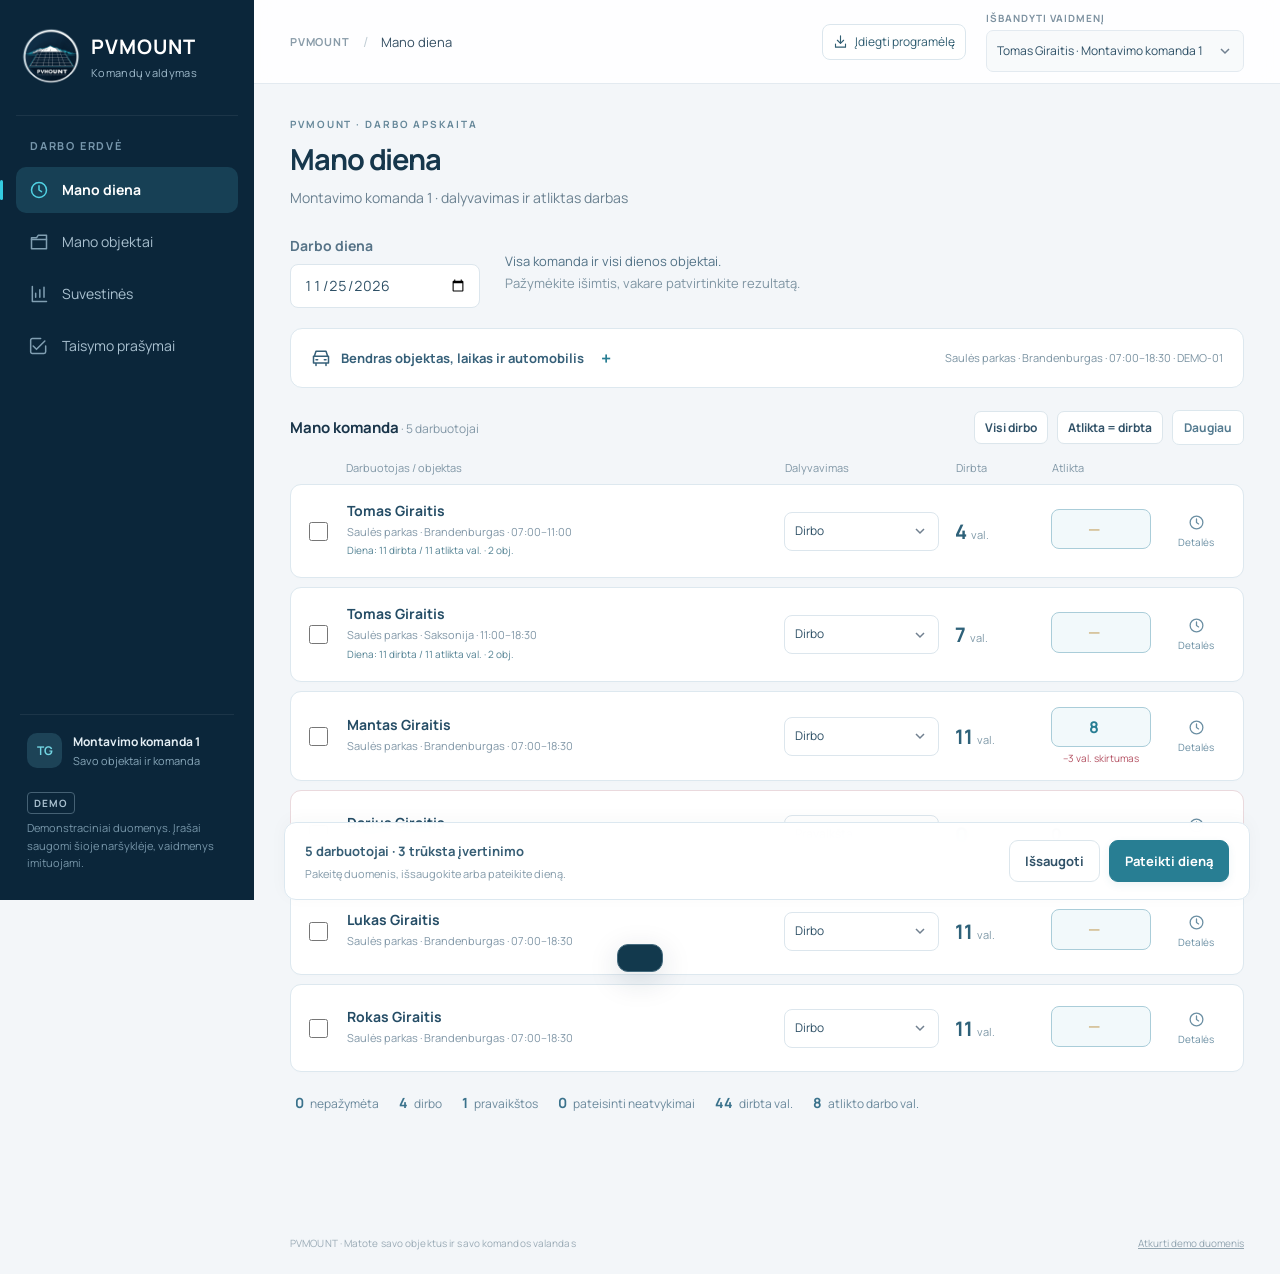
==== commit bcdffc16: "Supaprastinta darbų vadovo diena: kompaktiška komanda, bendri veiksmai ir keturi meniu punktai" ====
--- a/index.html
+++ b/index.html
@@ -1,3 +1,3 @@
 <!doctype html>
-<html lang="lt"><head><meta charset="UTF-8"><meta name="viewport" content="width=device-width, initial-scale=1, viewport-fit=cover"><meta name="theme-color" content="#0b263a"><title>PVMOUNT | Komandų valdymas</title><meta name="description" content="Individualiai programuojamos darbuotojų valandų, objektų ir komandų apskaitos sistemos prototipas."><link rel="manifest" href="manifest.webmanifest" crossorigin="use-credentials"><link rel="icon" type="image/png" sizes="512x512" href="assets/pvmount-logo.png"><link rel="apple-touch-icon" sizes="180x180" href="icons/apple-touch-icon.png"><link rel="stylesheet" href="style.css"><link rel="stylesheet" href="pwa.css"><link rel="stylesheet" href="workforce.css"><link rel="stylesheet" href="day-sheet.css"><link rel="stylesheet" href="workflow.css"><link rel="stylesheet" href="brand.css"></head>
-<body><div id="app"></div><div id="modal-root"></div><div id="toast" role="status"></div><script src="work-rules.js"></script><script src="workflow.js"></script><script src="app.js"></script><script src="day-sheet.js"></script><script src="pwa.js"></script></body></html>
+<html lang="lt"><head><meta charset="UTF-8"><meta name="viewport" content="width=device-width, initial-scale=1, viewport-fit=cover"><meta name="theme-color" content="#0b263a"><title>PVMOUNT | Komandų valdymas</title><meta name="description" content="Individualiai programuojamos darbuotojų valandų, objektų ir komandų apskaitos sistemos prototipas."><link rel="manifest" href="manifest.webmanifest" crossorigin="use-credentials"><link rel="icon" type="image/png" sizes="512x512" href="assets/pvmount-logo.png"><link rel="apple-touch-icon" sizes="180x180" href="icons/apple-touch-icon.png"><link rel="stylesheet" href="style.css"><link rel="stylesheet" href="pwa.css"><link rel="stylesheet" href="workforce.css"><link rel="stylesheet" href="day-sheet.css"><link rel="stylesheet" href="workflow.css"><link rel="stylesheet" href="brand.css"><link rel="stylesheet" href="my-day.css"></head>
+<body><div id="app"></div><div id="modal-root"></div><div id="toast" role="status"></div><script src="work-rules.js"></script><script src="workflow.js"></script><script src="app.js"></script><script src="day-sheet.js"></script><script src="my-day.js"></script><script src="pwa.js"></script></body></html>
--- a/my-day.css
+++ b/my-day.css
@@ -0,0 +1,6 @@
+.my-day-form{padding-bottom:0}.my-day-date{display:flex;align-items:center;gap:25px;margin:0 0 20px}.my-day-date .field{margin:0;min-width:190px}.my-day-date p{font-size:13px;color:#527286;line-height:1.7}.my-day-date p span{color:#7e94a2}.my-day-settings{background:white;border:1px solid #dde8ef;border-radius:12px;margin-bottom:22px}.my-day-settings>summary{cursor:pointer;list-style:none;padding:17px 20px;display:flex;align-items:center;justify-content:space-between;gap:18px}.my-day-settings>summary>span{display:flex;align-items:center;gap:10px;font-size:13px;font-weight:700;color:#366079}.my-day-settings>summary>span:after{content:'+';margin-left:7px;color:#287e93;font-size:18px}.my-day-settings[open]>summary>span:after{content:'−'}.my-day-settings summary small{font-size:11px;color:#7b93a2;max-width:48%;overflow:hidden;text-overflow:ellipsis;white-space:nowrap}.my-default-fields{display:grid;grid-template-columns:repeat(3,minmax(0,1fr));gap:16px;padding:6px 20px 0}.my-default-fields .field{margin-bottom:0}.my-default-fields .field label{font-size:12px}.my-settings-apply{display:flex;gap:16px;align-items:center;padding:18px 20px}.my-settings-apply>span{font-size:11px;color:#7993a3;line-height:1.6}.my-roster-tools{display:flex;justify-content:space-between;align-items:center;gap:15px;margin:20px 0 15px}.my-roster-tools>div:first-child strong{font-size:15px}.my-roster-tools>div:first-child span{font-size:12px;color:#8297a6}.my-more{position:relative}.my-more>summary{list-style:none;cursor:pointer;padding:8px 11px;font-size:12px;font-weight:700;color:#547b90;border:1px solid #dce7ed;border-radius:7px;background:white;min-height:33px}.my-more>div{position:absolute;top:calc(100% + 8px);right:0;min-width:290px;max-width:340px;display:grid;gap:10px;padding:16px;background:white;border:1px solid #dce7ed;box-shadow:0 8px 30px #15384d15;border-radius:11px;z-index:20}.my-more select{font-size:12px}.my-selection{display:flex;align-items:center;gap:13px;background:#e1f1f6;padding:12px 16px;border:1px solid #bddce6;border-radius:10px;margin-bottom:15px;font-size:13px;color:#287e93}.my-selection>span{margin-right:auto;font-weight:700}.day-column-head,.day-person-main{display:grid;grid-template-columns:22px minmax(170px,1fr) 155px 80px 100px 58px;align-items:center;gap:16px}.day-column-head{padding:0 18px 9px;color:#8097a6;font-size:11px}.compact-day-roster{display:grid;gap:9px}.day-person{background:white;border:1px solid #dde8ef;border-radius:11px;overflow:hidden;box-shadow:0 2px 7px #17374b02}.day-person-main{min-height:86px;padding:15px 18px}.day-person-main>input{width:19px;height:19px;min-height:0;accent-color:#287e93;margin:0}.day-person-name{min-width:0}.day-person-name>strong{font-size:14px;line-height:1.5;display:block;color:#244c65}.day-person-name>small{font-size:11px;line-height:1.5;display:block;color:#8197a7;margin-top:3px}.day-person-name .sheet-day-total{display:block;font-size:10px;margin-top:3px}.day-person-name .sheet-conflict{font-size:11px}.day-attendance select{width:100%;font-size:12px;min-height:39px;padding:8px 26px 8px 10px}.phone-field-label{display:none}.day-worked .sheet-actual{margin:0;font-size:20px;font-weight:700;color:#2e6179}.day-worked small,.day-result>small{font-size:11px;color:#7e98a7;margin-left:4px}.day-result input{width:100%;min-height:39px;font-size:16px;font-weight:700;text-align:center;padding:8px;border-color:#aacdd9;color:#287e93;background:#f2f9fb;font-variant-numeric:tabular-nums}.day-result input::placeholder{font-weight:400;color:#c19b55}.day-result .sheet-delta{display:block;font-size:10px;margin-top:4px;text-align:center}.day-more-button{display:grid;justify-items:center;gap:4px;min-height:40px;background:none;border:0;color:#6b8fa3;padding:3px;font:inherit}.day-more-button svg{width:17px;height:17px}.day-more-button span{font-size:10px}.day-more-button[aria-expanded=true]{color:#287e93}.day-row-details{border-top:1px solid #e2ecf1;padding:17px 20px;background:#f8fbfc}.day-detail-fields{display:grid;grid-template-columns:repeat(3,minmax(110px,1fr));gap:14px}.day-detail-fields .field{margin-bottom:0}.day-detail-fields .field:last-child{grid-column:1/-1}.day-detail-fields .field label{font-size:12px}.day-detail-fields .field input,.day-detail-fields .field select{font-size:14px}.day-details-bottom{display:flex;gap:15px;flex-wrap:wrap;align-items:center;margin-top:15px;font-size:12px;color:#7893a5}.day-details-bottom label{display:flex;align-items:center;gap:8px}.day-details-bottom input{min-height:0;width:17px;height:17px}.day-details-bottom .sheet-absence-adjustment{font-size:13px;color:#ad5464;padding:0}.day-person-absent{border-color:#ead9dd}.day-person-excluded{opacity:.6}.day-person-locked{background:#fafcfd}.day-read-status{display:inline-block;font-size:10px;color:#70928b;margin-top:4px}.day-person-locked .day-result input{border-color:#e0e9ee;background:#f0f5f8;color:#8297a4}.my-day-totals{display:flex;flex-wrap:wrap;gap:20px;padding:19px 5px;font-size:12px;color:#6b899c;line-height:1.7}.my-day-totals strong{color:#3a728c;margin-right:4px;font-size:14px}.my-day-savebar{position:sticky;bottom:0;z-index:25;background:#fffffff5;backdrop-filter:blur(10px);border:1px solid #dce8f0;border-radius:12px;box-shadow:0 -3px 18px #15384d08;margin:6px -6px 0;padding:17px 20px;display:flex;align-items:center;justify-content:space-between;gap:20px}.my-day-savebar>div:first-child{flex:1;min-width:0}.my-day-savebar strong{font-size:13px;color:#375e75;display:block;line-height:1.6}.my-day-savebar small{font-size:11px;color:#839aa9;display:block;margin-top:4px}.my-day-savebar .error{font-size:12px;line-height:1.6;margin:8px 0 0}.my-day-savebar .error:empty{display:none}.content:has(.my-day-form){padding-bottom:0}.content:has(.my-day-form)>.footer-note{margin-top:18px;margin-bottom:24px}.my-day-form .sheet-day-details{font-size:12px;color:#5e879b;margin-top:15px}.my-day-form .sheet-day-details p{font-size:12px}.transfer-context{background:#eff6f9;border-radius:9px;color:#5c8398;padding:13px 16px;font-size:12px;line-height:1.7;margin:15px 0}.transfer-context strong{color:#315c74}
+@media(max-width:1250px){.day-column-head,.day-person-main{grid-template-columns:20px minmax(140px,1fr) 130px 67px 85px 45px;gap:10px}.day-person-main{padding:14px}.day-person-name>strong{font-size:13px}.my-day-settings>summary{align-items:flex-start;flex-direction:column;gap:7px}.my-day-settings summary small{max-width:100%}.day-attendance select{font-size:11px}.my-day-savebar .btn{font-size:12px}}
+@media(max-width:760px){.day-column-head{display:none}.my-day-date{gap:16px;align-items:flex-end}.my-day-date .field{min-width:160px}.my-day-date p{font-size:11px}.my-roster-tools{align-items:flex-start;flex-direction:column;gap:12px}.my-roster-tools>.actions{width:100%}.my-more{margin-left:auto}.my-default-fields{grid-template-columns:1fr 1fr}.day-person-main{grid-template-columns:22px minmax(0,1fr) 110px;gap:12px;padding:15px}.day-person-main>input{grid-column:1;grid-row:1;align-self:start;margin-top:5px}.day-person-name{grid-column:2;grid-row:1}.day-person-name>strong{font-size:15px}.day-person-name>small{font-size:11px}.day-more-button{grid-column:3;grid-row:1;justify-self:end;display:flex;align-items:center;gap:6px}.day-attendance{grid-column:1/-1}.day-attendance select{font-size:14px;min-height:43px}.phone-field-label{display:block;font-size:11px;color:#8a9fac;margin-bottom:6px}.day-attendance>.phone-field-label{display:none}.day-worked{grid-column:1/3;padding-left:0}.day-result{grid-column:3;grid-row:3}.day-result input{font-size:17px;min-height:42px}.day-worked .sheet-actual{font-size:23px}.day-row-details{padding:16px}.day-detail-fields{grid-template-columns:1fr 1fr;gap:14px}.day-detail-fields .field input,.day-detail-fields .field select{font-size:16px}.my-day-savebar{bottom:0;padding:15px;gap:13px;align-items:flex-start}.my-day-savebar .actions{gap:7px;align-self:center}.my-day-savebar .btn{font-size:11px;padding:10px 12px;min-height:42px}.my-day-savebar strong{font-size:12px}.my-day-savebar small{font-size:10px}}
+@media(max-width:580px){.my-day-date{display:block;margin-bottom:16px}.my-day-date .field{max-width:none}.my-day-date input{font-size:16px;width:100%;min-height:43px}.my-day-date p{display:none}.my-day-settings{margin-bottom:20px}.my-day-settings>summary{padding:15px;gap:8px}.my-day-settings>summary>span{font-size:12px;line-height:1.5}.my-day-settings summary small{font-size:10px}.my-default-fields{padding:4px 15px 0;gap:13px}.my-default-fields .field:nth-child(1),.my-default-fields .field:nth-child(2),.my-default-fields .field:nth-child(6){grid-column:1/-1}.my-default-fields .field input,.my-default-fields .field select{font-size:16px}.my-settings-apply{padding:15px;display:block}.my-settings-apply span{display:block;margin-top:9px}.my-settings-apply .btn{width:100%;font-size:12px}.my-roster-tools>div:first-child strong{font-size:14px}.my-roster-tools>div:first-child span{font-size:11px}.my-roster-tools .btn{font-size:11px;min-height:38px;padding:8px 11px}.my-more>summary{min-height:38px;display:flex;align-items:center;font-size:11px}.my-more>div{min-width:290px;max-width:calc(100vw - 32px)}.my-selection{padding:12px;font-size:12px;gap:9px}.my-selection .btn{font-size:11px;padding:8px 10px}.compact-day-roster{gap:11px}.day-person-main{grid-template-columns:22px minmax(0,1fr) 100px;gap:12px}.day-person-name>strong{font-size:14px}.day-person-name .sheet-day-total{font-size:10px}.day-attendance select{font-size:15px}.day-more-button span{font-size:10px}.day-worked small{font-size:12px}.day-person-locked .day-attendance select{font-size:14px}.my-day-savebar{bottom:calc(71px + env(safe-area-inset-bottom));margin:0 -16px;border-radius:0;border-width:1px 0 0;padding:13px 16px;flex-wrap:wrap;gap:10px}.my-day-savebar>div:first-child{flex-basis:100%}.my-day-savebar .actions{display:grid;grid-template-columns:1fr 1fr;width:100%}.my-day-savebar .btn{width:100%;font-size:13px;min-height:44px}.my-day-savebar strong{font-size:12px}.my-day-savebar small{font-size:10px}.my-day-totals{gap:10px 17px;font-size:11px;padding:17px 2px}.my-day-totals strong{font-size:13px}.content:has(.my-day-form){padding-bottom:80px}.content:has(.my-day-form)>.footer-note{display:none}.day-details-bottom{font-size:11px;gap:12px}}
+.pagehead>.actions:empty{display:none}
+@media(max-width:580px){.content:has(.my-day-form)>.pagehead{margin-bottom:17px}.my-day-date{margin-bottom:12px}.my-day-date .field{display:grid;grid-template-columns:88px minmax(0,1fr);align-items:center;gap:10px}.my-day-date .field label{font-size:12px}.my-day-settings{margin-bottom:16px}.my-day-settings>summary{padding:13px 15px}.my-day-settings>summary small{display:none}.my-roster-tools{margin:16px 0 12px}.my-roster-tools>div:first-child{display:none}.day-person-main{grid-template-columns:22px minmax(0,1fr) 57px 77px;gap:10px;padding:14px}.day-person-name{grid-column:2/4}.day-more-button{grid-column:4}.day-attendance{grid-column:1/3;grid-row:2}.day-attendance>.phone-field-label{display:block;font-size:10px}.day-attendance select{font-size:13px;min-height:41px;padding-left:8px}.day-worked{grid-column:3;grid-row:2;align-self:end;min-height:61px}.day-worked .sheet-actual{font-size:20px}.day-worked small{font-size:10px}.day-result{grid-column:4;grid-row:2;align-self:end}.day-result input{min-height:41px;font-size:16px}.phone-field-label{font-size:10px}.day-person-locked .day-attendance select{font-size:13px}.day-person-name>small{font-size:10px}.day-person-name .sheet-day-total{font-size:10px}.my-day-savebar small{display:none}.my-day-savebar{padding:12px 16px;gap:8px}}
